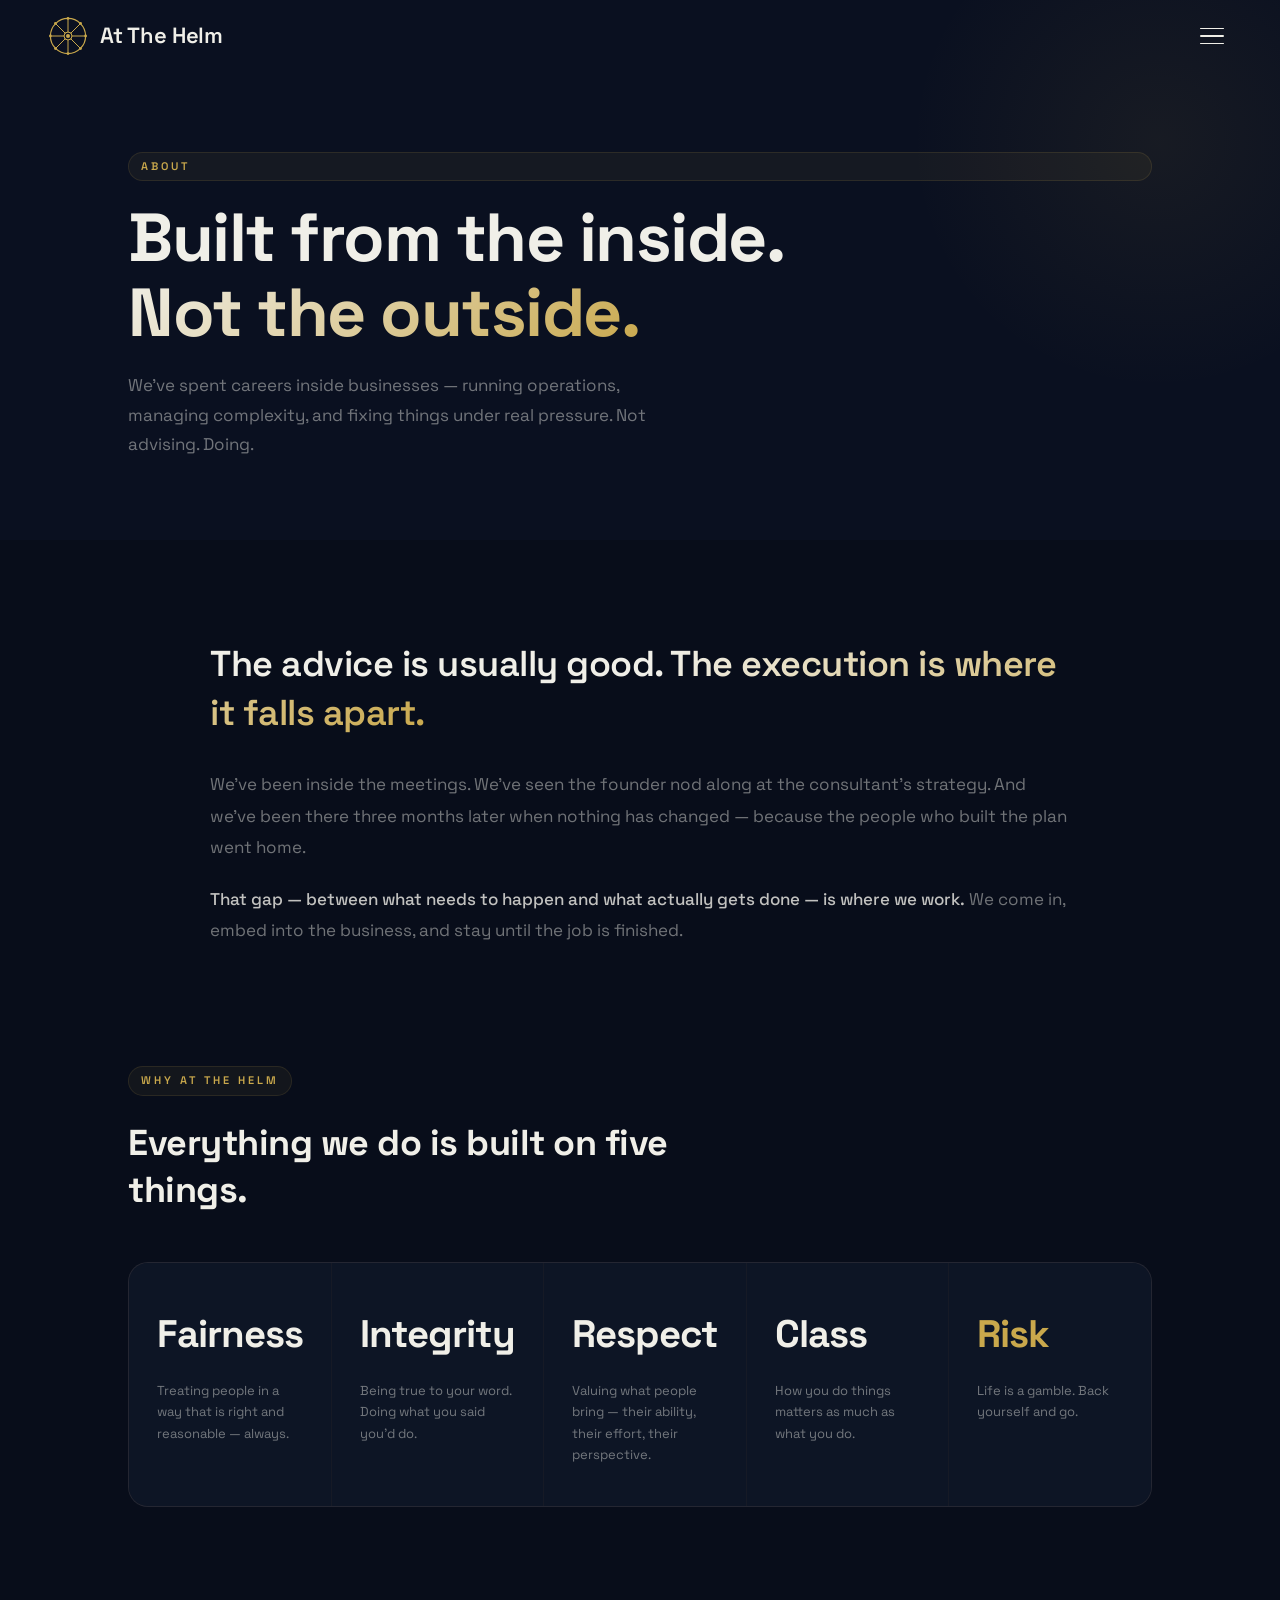
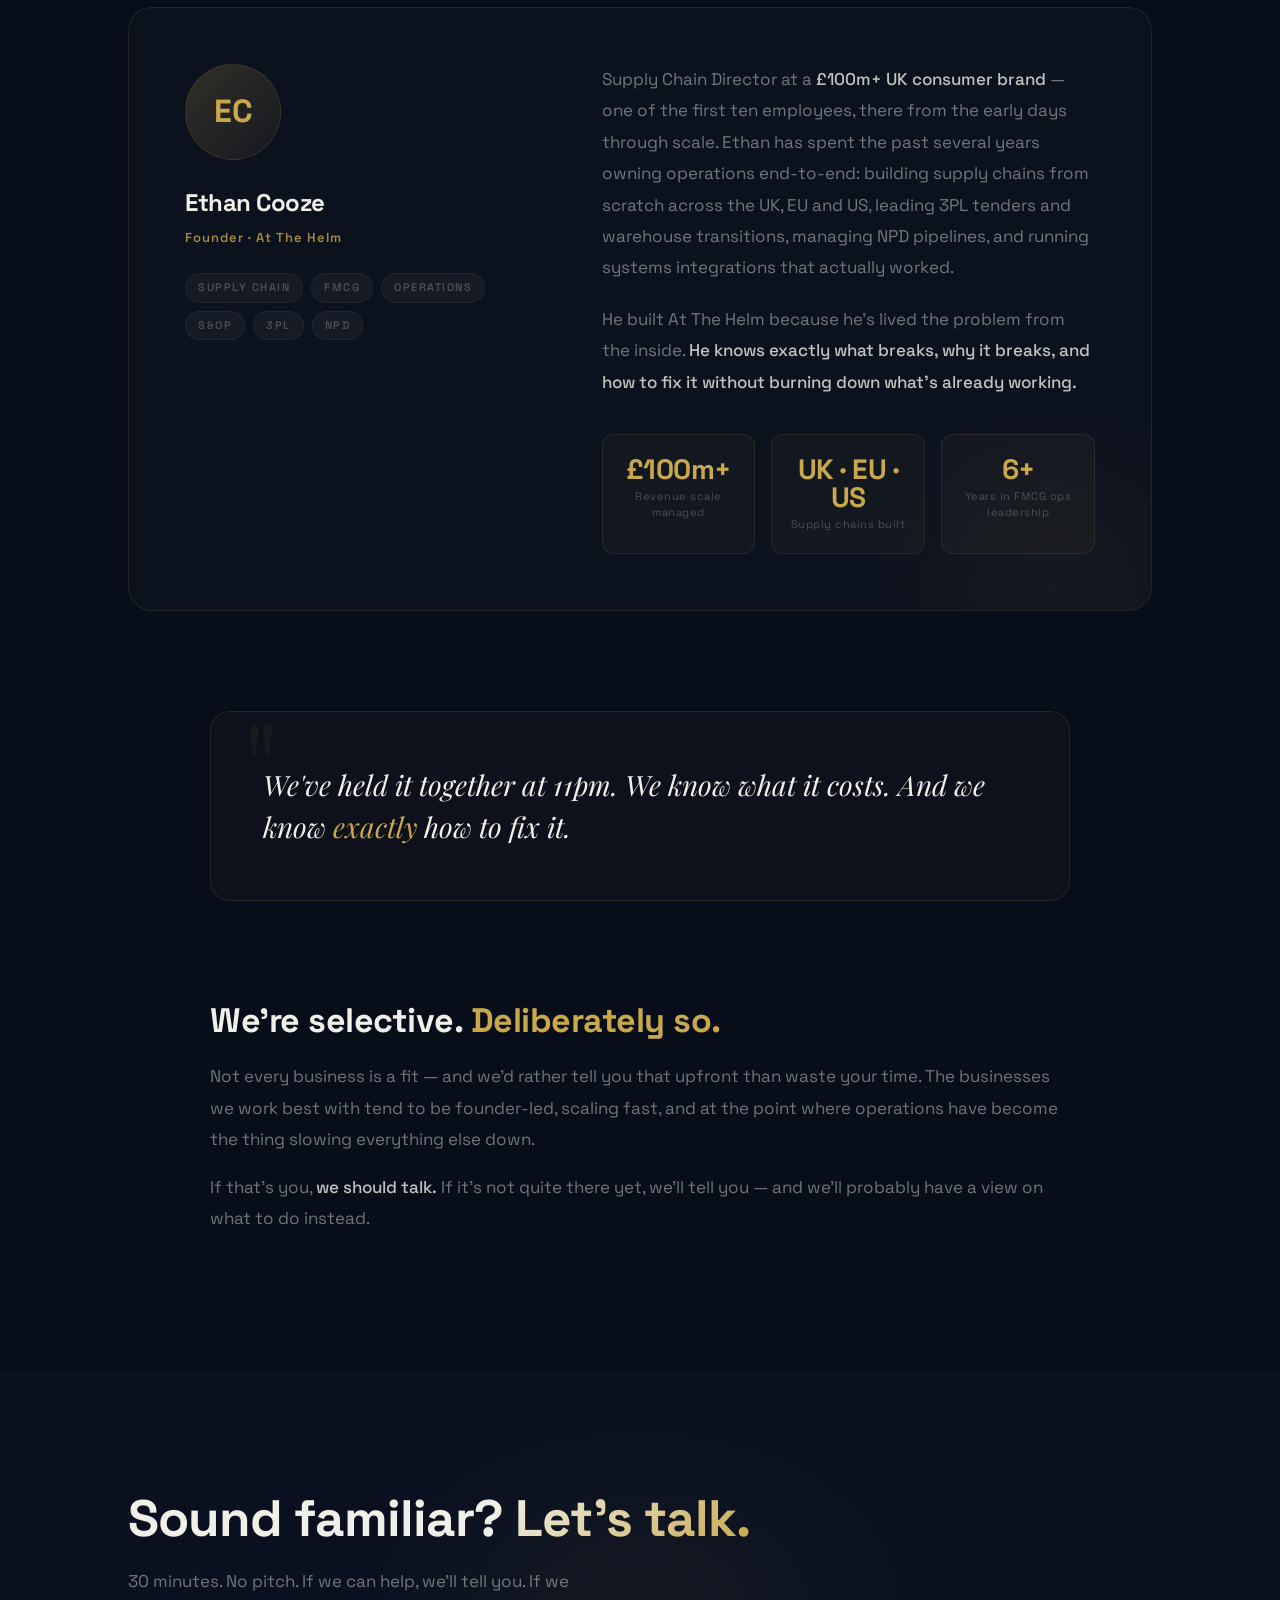
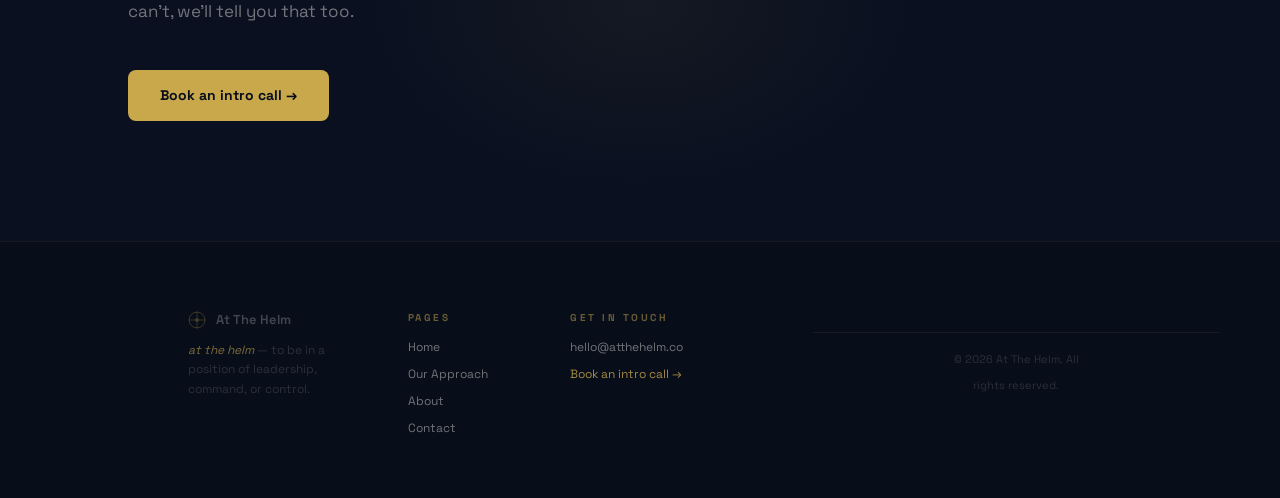
==== website/about.html @ d642060b "Footer: tighten padding, ensure copyright centred" ====
<!DOCTYPE html>
<html lang="en">
<head>
  <meta charset="UTF-8"/>
  <meta name="viewport" content="width=device-width, initial-scale=1.0"/>
  <title>About — At The Helm</title>
  <link rel="preconnect" href="https://fonts.googleapis.com"/>
  <link href="https://fonts.googleapis.com/css2?family=Space+Grotesk:wght@300;400;500;600;700&family=Playfair+Display:ital,wght@0,700;0,900;1,400&display=swap" rel="stylesheet"/>
  <link rel="stylesheet" href="main.css"/>
  <style>
    section { position: relative; z-index: 1; }

    /* ── STORY ── */
    .story-section { padding: 100px 10vw; }
    .story-inner { max-width: 860px; margin: 0 auto; }
    .story-lead { font-size: clamp(22px, 3vw, 36px); font-weight: 600; color: var(--white); line-height: 1.35; letter-spacing: -0.5px; margin-bottom: 32px; }
    .story-lead .grad { background: linear-gradient(135deg, var(--white) 0%, var(--gold) 100%); -webkit-background-clip: text; -webkit-text-fill-color: transparent; background-clip: text; }
    .story-text { font-size: 17px; color: var(--muted); line-height: 1.85; margin-bottom: 20px; }
    .story-text strong { color: rgba(240,239,232,0.8); font-weight: 500; }

    /* ── FOUNDER ── */
    .founder-section { padding: 0 10vw 100px; }
    .founder-inner { max-width: 1060px; margin: 0 auto; }
    .founder-card {
      background: rgba(255,255,255,0.02);
      border: 1px solid var(--border);
      border-radius: 24px; padding: 56px;
      display: grid; grid-template-columns: 1fr 1.4fr;
      gap: 64px; align-items: start;
      position: relative; overflow: hidden;
    }
    .founder-card::before {
      content: '';
      position: absolute; bottom: -30%; right: -10%;
      width: 400px; height: 400px; border-radius: 50%;
      background: radial-gradient(ellipse, rgba(201,168,76,0.05) 0%, transparent 70%);
      pointer-events: none;
    }
    .founder-left { position: relative; z-index: 1; }
    .founder-avatar {
      width: 96px; height: 96px; border-radius: 50%;
      background: linear-gradient(135deg, rgba(201,168,76,0.2), rgba(201,168,76,0.05));
      border: 1px solid var(--border);
      display: flex; align-items: center; justify-content: center;
      font-size: 32px; font-weight: 700; color: var(--gold);
      font-family: 'Space Grotesk', sans-serif;
      margin-bottom: 24px;
    }
    .founder-name { font-size: 24px; font-weight: 700; color: var(--white); letter-spacing: -0.5px; margin-bottom: 6px; }
    .founder-role { font-size: 13px; color: var(--gold); font-weight: 600; letter-spacing: 1px; margin-bottom: 24px; opacity: 0.8; }
    .founder-tags { display: flex; flex-wrap: wrap; gap: 8px; }
    .tag {
      font-size: 11px; font-weight: 600; letter-spacing: 1.5px;
      text-transform: uppercase; color: var(--muted2);
      background: rgba(240,239,232,0.04); border: 1px solid var(--border2);
      padding: 5px 12px; border-radius: 20px;
    }
    .founder-right { position: relative; z-index: 1; }
    .founder-bio { font-size: 17px; color: var(--muted); line-height: 1.85; margin-bottom: 20px; }
    .founder-bio strong { color: rgba(240,239,232,0.8); font-weight: 500; }
    .founder-stats { display: grid; grid-template-columns: repeat(3, 1fr); gap: 16px; margin-top: 36px; }
    .stat {
      padding: 20px 16px;
      background: rgba(201,168,76,0.04);
      border: 1px solid rgba(201,168,76,0.12);
      border-radius: 12px; text-align: center;
    }
    .stat-num { font-size: 28px; font-weight: 700; color: var(--gold); letter-spacing: -0.5px; line-height: 1; margin-bottom: 6px; font-family: 'Space Grotesk', sans-serif; }
    .stat-label { font-size: 11px; color: var(--muted2); letter-spacing: 0.5px; line-height: 1.4; }

    /* ── QUOTE ── */
    .quote-section { padding: 0 10vw 100px; }
    .quote-inner {
      max-width: 860px; margin: 0 auto;
      background: rgba(201,168,76,0.03);
      border: 1px solid var(--border);
      border-radius: 20px; padding: 52px;
      position: relative; overflow: hidden;
    }
    .quote-inner::before { content: '"'; position: absolute; top: -10px; left: 32px; font-family: 'Playfair Display', serif; font-size: 120px; color: var(--gold); opacity: 0.06; line-height: 1; pointer-events: none; }
    .quote-text { font-family: 'Playfair Display', serif; font-size: clamp(18px, 2.5vw, 28px); color: var(--white); line-height: 1.5; font-style: italic; position: relative; z-index: 1; }
    .quote-text em { color: var(--gold); }

    /* ── WHO ── */
    .who-section { padding: 0 10vw 120px; }
    .who-inner { max-width: 860px; margin: 0 auto; }
    .who-inner h2 { font-size: clamp(22px, 3vw, 34px); font-weight: 700; color: var(--white); letter-spacing: -0.5px; margin-bottom: 20px; line-height: 1.2; }
    .who-inner p { font-size: 17px; color: var(--muted); line-height: 1.85; margin-bottom: 16px; }
    .who-inner strong { color: rgba(240,239,232,0.8); font-weight: 500; }

    @media (max-width: 900px) {
      .founder-card { grid-template-columns: 1fr; gap: 36px; padding: 32px 24px; }
      .founder-stats { grid-template-columns: 1fr 1fr; }
      .story-section, .founder-section, .quote-section, .who-section { padding-left: 6vw; padding-right: 6vw; }
      .quote-inner { padding: 32px 24px; }
    }
  </style>
</head>
<body>
<nav>
  <a href="index.html" class="nav-logo">
    <svg viewBox="0 0 100 100" fill="none"><circle cx="50" cy="50" r="44" stroke="currentColor" stroke-width="3"/><circle cx="50" cy="50" r="10" stroke="currentColor" stroke-width="2.5"/><circle cx="50" cy="50" r="5" fill="currentColor"/><line x1="50" y1="40" x2="50" y2="6" stroke="currentColor" stroke-width="2.5" stroke-linecap="round"/><line x1="50" y1="60" x2="50" y2="94" stroke="currentColor" stroke-width="2.5" stroke-linecap="round"/><line x1="40" y1="50" x2="6" y2="50" stroke="currentColor" stroke-width="2.5" stroke-linecap="round"/><line x1="60" y1="50" x2="94" y2="50" stroke="currentColor" stroke-width="2.5" stroke-linecap="round"/><line x1="42.9" y1="42.9" x2="18.6" y2="18.6" stroke="currentColor" stroke-width="2.5" stroke-linecap="round"/><line x1="57.1" y1="57.1" x2="81.4" y2="81.4" stroke="currentColor" stroke-width="2.5" stroke-linecap="round"/><line x1="57.1" y1="42.9" x2="81.4" y2="18.6" stroke="currentColor" stroke-width="2.5" stroke-linecap="round"/><line x1="42.9" y1="57.1" x2="18.6" y2="81.4" stroke="currentColor" stroke-width="2.5" stroke-linecap="round"/><circle cx="50" cy="6" r="3.5" fill="currentColor"/><circle cx="50" cy="94" r="3.5" fill="currentColor"/><circle cx="6" cy="50" r="3.5" fill="currentColor"/><circle cx="94" cy="50" r="3.5" fill="currentColor"/><circle cx="18.6" cy="18.6" r="3.5" fill="currentColor"/><circle cx="81.4" cy="81.4" r="3.5" fill="currentColor"/><circle cx="81.4" cy="18.6" r="3.5" fill="currentColor"/><circle cx="18.6" cy="81.4" r="3.5" fill="currentColor"/></svg>
    <span>At The Helm</span>
  </a>
  <div class="hamburger" id="hamburger"><span></span><span></span><span></span></div>
</nav>
<div class="nav-menu" id="nav-menu">
  <ul>
    <li><a href="index.html">Home</a></li>
    <li><a href="approach.html">Our Approach</a></li>
    <li><a href="about.html" class="active">About</a></li>
    <li><a href="contact.html">Contact</a></li>
  </ul>
  <a href="contact.html" class="nav-menu-cta">Book an intro call →</a>
  <div class="nav-menu-footer">hello@atthehelm.co</div>
</div>
</nav>

<section class="page-hero">
  <div class="hero-glow-r"></div>
  <div class="page-eyebrow">About</div>
  <h1>Built from the inside.<br><span class="grad">Not the outside.</span></h1>
  <p>We've spent careers inside businesses — running operations, managing complexity, and fixing things under real pressure. Not advising. Doing.</p>
</section>

<!-- STORY -->
<section class="story-section">
  <div class="story-inner">
    <p class="story-lead reveal">The advice is usually good. <span class="grad">The execution is where it falls apart.</span></p>
    <p class="story-text reveal d1">We've been inside the meetings. We've seen the founder nod along at the consultant's strategy. And we've been there three months later when nothing has changed — because the people who built the plan went home.</p>
    <p class="story-text reveal d2"><strong>That gap — between what needs to happen and what actually gets done — is where we work.</strong> We come in, embed into the business, and stay until the job is finished.</p>
  </div>
</section>

<!-- VALUES -->
<section style="padding: 0 10vw 100px; position: relative; z-index: 1;">
  <div style="max-width: 1060px; margin: 0 auto;">
    <div class="reveal" style="margin-bottom: 48px;">
      <div class="page-eyebrow" style="display:inline-flex;margin-bottom:24px;">Why At The Helm</div>
      <p style="font-size:clamp(22px,3vw,36px);font-weight:700;color:var(--white);letter-spacing:-0.5px;line-height:1.3;max-width:640px;">Everything we do is built on five things.</p>
    </div>
    <div class="reveal d1" style="display:grid;grid-template-columns:repeat(5,1fr);gap:1px;background:var(--border2);border:1px solid var(--border2);border-radius:20px;overflow:hidden;">

      <div style="padding:40px 28px;background:var(--dark2);transition:background 0.3s;position:relative;overflow:hidden;" onmouseover="this.style.background='var(--dark3)'" onmouseout="this.style.background='var(--dark2)'">
        <div style="font-size:clamp(28px,3vw,40px);font-weight:700;color:var(--white);letter-spacing:-1px;margin-bottom:16px;">Fairness</div>
        <p style="font-size:13px;color:var(--muted);line-height:1.65;">Treating people in a way that is right and reasonable — always.</p>
      </div>

      <div style="padding:40px 28px;background:var(--dark2);transition:background 0.3s;position:relative;" onmouseover="this.style.background='var(--dark3)'" onmouseout="this.style.background='var(--dark2)'">
        <div style="font-size:clamp(28px,3vw,40px);font-weight:700;color:var(--white);letter-spacing:-1px;margin-bottom:16px;">Integrity</div>
        <p style="font-size:13px;color:var(--muted);line-height:1.65;">Being true to your word. Doing what you said you'd do.</p>
      </div>

      <div style="padding:40px 28px;background:var(--dark2);transition:background 0.3s;position:relative;" onmouseover="this.style.background='var(--dark3)'" onmouseout="this.style.background='var(--dark2)'">
        <div style="font-size:clamp(28px,3vw,40px);font-weight:700;color:var(--white);letter-spacing:-1px;margin-bottom:16px;">Respect</div>
        <p style="font-size:13px;color:var(--muted);line-height:1.65;">Valuing what people bring — their ability, their effort, their perspective.</p>
      </div>

      <div style="padding:40px 28px;background:var(--dark2);transition:background 0.3s;position:relative;" onmouseover="this.style.background='var(--dark3)'" onmouseout="this.style.background='var(--dark2)'">
        <div style="font-size:clamp(28px,3vw,40px);font-weight:700;color:var(--white);letter-spacing:-1px;margin-bottom:16px;">Class</div>
        <p style="font-size:13px;color:var(--muted);line-height:1.65;">How you do things matters as much as what you do.</p>
      </div>

      <div style="padding:40px 28px;background:var(--dark2);transition:background 0.3s;position:relative;" onmouseover="this.style.background='var(--dark3)'" onmouseout="this.style.background='var(--dark2)'">
        <div style="font-size:clamp(28px,3vw,40px);font-weight:700;color:var(--gold);letter-spacing:-1px;margin-bottom:16px;">Risk</div>
        <p style="font-size:13px;color:var(--muted);line-height:1.65;">Life is a gamble. Back yourself and go.</p>
      </div>

    </div>
  </div>
</section>

<!-- FOUNDER -->
<section class="founder-section">
  <div class="founder-inner">
    <div class="founder-card reveal">
      <div class="founder-left">
        <div class="founder-avatar">EC</div>
        <div class="founder-name">Ethan Cooze</div>
        <div class="founder-role">Founder · At The Helm</div>
        <div class="founder-tags">
          <span class="tag">Supply Chain</span>
          <span class="tag">FMCG</span>
          <span class="tag">Operations</span>
          <span class="tag">S&OP</span>
          <span class="tag">3PL</span>
          <span class="tag">NPD</span>
        </div>
      </div>
      <div class="founder-right">
        <p class="founder-bio">Supply Chain Director at a <strong>£100m+ UK consumer brand</strong> — one of the first ten employees, there from the early days through scale. Ethan has spent the past several years owning operations end-to-end: building supply chains from scratch across the UK, EU and US, leading 3PL tenders and warehouse transitions, managing NPD pipelines, and running systems integrations that actually worked.</p>
        <p class="founder-bio">He built At The Helm because he's lived the problem from the inside. <strong>He knows exactly what breaks, why it breaks, and how to fix it without burning down what's already working.</strong></p>
        <div class="founder-stats">
          <div class="stat">
            <div class="stat-num">£100m+</div>
            <div class="stat-label">Revenue scale managed</div>
          </div>
          <div class="stat">
            <div class="stat-num">UK · EU · US</div>
            <div class="stat-label">Supply chains built</div>
          </div>
          <div class="stat">
            <div class="stat-num">6+</div>
            <div class="stat-label">Years in FMCG ops leadership</div>
          </div>
        </div>
      </div>
    </div>
  </div>
</section>

<!-- QUOTE -->
<section class="quote-section">
  <div class="quote-inner reveal">
    <p class="quote-text">We've held it together at 11pm. We know what it costs. And we know <em>exactly</em> how to fix it.</p>
  </div>
</section>

<!-- WHO -->
<section class="who-section">
  <div class="who-inner">
    <h2 class="reveal">We're selective. <span style="color:var(--gold)">Deliberately so.</span></h2>
    <p class="reveal d1">Not every business is a fit — and we'd rather tell you that upfront than waste your time. The businesses we work best with tend to be founder-led, scaling fast, and at the point where operations have become the thing slowing everything else down.</p>
    <p class="reveal d2">If that's you, <strong>we should talk.</strong> If it's not quite there yet, we'll tell you — and we'll probably have a view on what to do instead.</p>
  </div>
</section>

<section class="cta-section">
  <div class="cta-glow"></div>
  <div class="cta-inner reveal">
    <h2>Sound familiar? <span class="grad">Let's talk.</span></h2>
    <p>30 minutes. No pitch. If we can help, we'll tell you. If we can't, we'll tell you that too.</p>
    <a href="contact.html" class="btn-hero">Book an intro call →</a>
  </div>
</section>

<footer style="background:var(--black);border-top:1px solid var(--border2);position:relative;z-index:1;">
  <div style="max-width:1100px;margin:0 auto;padding:28px 10vw 20px;display:grid;grid-template-columns:1.5fr 1fr 1fr;gap:48px;align-items:start;">
    <div>
      <div style="display:flex;align-items:center;gap:10px;margin-bottom:10px;">
        <svg style="width:18px;height:18px;color:var(--gold);opacity:0.5;" viewBox="0 0 100 100" fill="none"><circle cx="50" cy="50" r="44" stroke="currentColor" stroke-width="3"/><circle cx="50" cy="50" r="10" stroke="currentColor" stroke-width="2.5"/><circle cx="50" cy="50" r="5" fill="currentColor"/><line x1="50" y1="40" x2="50" y2="6" stroke="currentColor" stroke-width="2.5" stroke-linecap="round"/><line x1="50" y1="60" x2="50" y2="94" stroke="currentColor" stroke-width="2.5" stroke-linecap="round"/><line x1="40" y1="50" x2="6" y2="50" stroke="currentColor" stroke-width="2.5" stroke-linecap="round"/><line x1="60" y1="50" x2="94" y2="50" stroke="currentColor" stroke-width="2.5" stroke-linecap="round"/></svg>
        <span style="font-size:13px;color:var(--muted2);font-weight:600;">At The Helm</span>
      </div>
      <p style="font-size:12px;color:var(--muted2);line-height:1.65;opacity:0.6;max-width:260px;"><em style="color:var(--gold);font-style:italic;">at the helm</em> — to be in a position of leadership, command, or control.</p>
    </div>
    <div style="display:flex;flex-direction:column;gap:8px;">
      <div style="font-size:10px;font-weight:700;letter-spacing:2.5px;text-transform:uppercase;color:var(--gold);opacity:0.5;margin-bottom:4px;">Pages</div>
      <a href="index.html" style="font-size:12px;color:var(--muted);text-decoration:none;" onmouseover="this.style.color='var(--white)'" onmouseout="this.style.color='var(--muted)'">Home</a>
      <a href="approach.html" style="font-size:12px;color:var(--muted);text-decoration:none;" onmouseover="this.style.color='var(--white)'" onmouseout="this.style.color='var(--muted)'">Our Approach</a>
      <a href="about.html" style="font-size:12px;color:var(--muted);text-decoration:none;" onmouseover="this.style.color='var(--white)'" onmouseout="this.style.color='var(--muted)'">About</a>
      <a href="contact.html" style="font-size:12px;color:var(--muted);text-decoration:none;" onmouseover="this.style.color='var(--white)'" onmouseout="this.style.color='var(--muted)'">Contact</a>
    </div>
    <div style="display:flex;flex-direction:column;gap:8px;">
      <div style="font-size:10px;font-weight:700;letter-spacing:2.5px;text-transform:uppercase;color:var(--gold);opacity:0.5;margin-bottom:4px;">Get in touch</div>
      <a href="mailto:hello@atthehelm.co" style="font-size:12px;color:var(--muted);text-decoration:none;" onmouseover="this.style.color='var(--white)'" onmouseout="this.style.color='var(--muted)'">hello@atthehelm.co</a>
      <a href="contact.html" style="font-size:12px;color:var(--gold);text-decoration:none;opacity:0.8;" onmouseover="this.style.opacity='1'" onmouseout="this.style.opacity='0.8'">Book an intro call →</a>
    </div>
  </div>
  <div style="padding:12px 10vw;border-top:1px solid var(--border2);text-align:center;">
    <span style="font-size:11px;color:rgba(240,239,232,0.15);">© 2026 At The Helm. All rights reserved.</span>
  </div>
</footer>
<script src="main.js"></script>
</body>
</html>
---- website/main.css ----
/* ================================================
   AT THE HELM — Shared CSS (inner pages) — Dark Theme
   ================================================ */
:root{
  --black:#080d1a;--dark:#0a1020;--dark2:#0d1525;--dark3:#111828;
  --gold:#C9A84C;--gold-glow:rgba(201,168,76,0.15);--gold-dim:rgba(201,168,76,0.06);
  --white:#f0efe8;--muted:rgba(240,239,232,0.45);--muted2:rgba(240,239,232,0.25);
  --border:rgba(201,168,76,0.12);--border2:rgba(240,239,232,0.06);
}
*,*::before,*::after{box-sizing:border-box;margin:0;padding:0;}
html{scroll-behavior:smooth;}
body{font-family:'Space Grotesk',sans-serif;background:var(--black);color:var(--white);overflow-x:hidden;font-size:16px;line-height:1.6;}
a{text-decoration:none;color:inherit;}

/* NAV */
nav{position:fixed;top:0;left:0;right:0;z-index:100;padding:0 48px;height:72px;display:flex;align-items:center;justify-content:space-between;background:transparent;transition:background 0.4s, transform 0.4s, opacity 0.4s;}
nav.scrolled{background:rgba(8,13,26,0.85);backdrop-filter:blur(20px);border-bottom:1px solid var(--border2);}
.nav-logo{display:flex;align-items:center;gap:12px;}
.nav-logo svg{width:40px;height:40px;color:var(--gold);transition:transform 0.8s;}
.nav-logo:hover svg{transform:rotate(90deg);}
.nav-logo span{font-size:22px;font-weight:600;color:var(--white);letter-spacing:-0.3px;}
.nav-links{display:none;}
.hamburger{display:flex;flex-direction:column;gap:6px;cursor:pointer;padding:8px;}
.hamburger span{width:24px;height:1.5px;background:var(--white);border-radius:2px;transition:all 0.3s;}
.hamburger.open span:nth-child(1){transform:translateY(7.5px) rotate(45deg);}
.hamburger.open span:nth-child(2){opacity:0;}
.hamburger.open span:nth-child(3){transform:translateY(-7.5px) rotate(-45deg);}

/* FULLSCREEN MENU */
.nav-menu{
  position:fixed;inset:0;z-index:99;
  background:rgba(8,13,26,0.88);backdrop-filter:blur(18px);
  display:flex;flex-direction:column;align-items:center;justify-content:center;
  gap:0;opacity:0;pointer-events:none;
  transition:opacity 0.4s ease;
}
.nav-menu.open{opacity:1;pointer-events:all;}
.nav-menu ul{list-style:none;padding:0;text-align:center;}
.nav-menu ul li{overflow:hidden;}
.nav-menu ul li a{
  display:block;padding:16px 0;
  font-size:clamp(32px,5vw,56px);font-weight:700;
  color:rgba(240,239,232,0.3);letter-spacing:-1px;
  transition:color 0.2s;line-height:1.1;
}
.nav-menu ul li a:hover,.nav-menu ul li a.active{color:var(--white);}
.nav-menu ul li a.active{color:var(--gold);}
.nav-menu-cta{
  margin-top:48px;
  display:inline-flex;align-items:center;gap:10px;
  padding:14px 36px;background:var(--gold);color:var(--black);
  border-radius:8px;font-size:16px;font-weight:700;
  transition:transform 0.2s,box-shadow 0.2s;
}
.nav-menu-cta:hover{transform:translateY(-2px);box-shadow:0 8px 32px rgba(201,168,76,0.4);}
.nav-menu-footer{margin-top:32px;font-size:13px;color:var(--muted2);}

/* REVEAL */
.reveal{opacity:0;transform:translateY(32px);transition:opacity 0.9s ease,transform 0.9s ease;}
.reveal.visible{opacity:1;transform:translateY(0);}
.d1{transition-delay:0.1s;}.d2{transition-delay:0.22s;}.d3{transition-delay:0.34s;}

/* PAGE HERO */
.page-hero{min-height:60vh;background:var(--dark);display:flex;flex-direction:column;justify-content:flex-end;padding:120px 10vw 80px;position:relative;overflow:hidden;}
.hero-glow-r{position:absolute;top:-20%;right:-10%;width:500px;height:500px;border-radius:50%;background:radial-gradient(ellipse,rgba(201,168,76,0.07) 0%,transparent 70%);pointer-events:none;animation:pulse 6s ease-in-out infinite;}
@keyframes pulse{0%,100%{transform:scale(1);opacity:1;}50%{transform:scale(1.1);opacity:0.7;}}
.page-eyebrow{font-size:11px;font-weight:600;letter-spacing:3px;text-transform:uppercase;color:var(--gold);margin-bottom:20px;display:inline-flex;align-items:center;gap:10px;background:var(--gold-dim);border:1px solid var(--border);padding:5px 12px;border-radius:20px;position:relative;z-index:1;}
.page-hero h1{font-family:'Space Grotesk',sans-serif;font-size:clamp(38px,6vw,68px);font-weight:700;color:var(--white);line-height:1.1;letter-spacing:-1.5px;margin-bottom:20px;position:relative;z-index:1;}
.page-hero h1 .grad{background:linear-gradient(135deg,var(--white) 0%,var(--gold) 100%);-webkit-background-clip:text;-webkit-text-fill-color:transparent;background-clip:text;}
.page-hero p{font-size:17px;color:var(--muted);line-height:1.75;max-width:560px;position:relative;z-index:1;}

/* CTA SECTION */
.cta-section{padding:120px 10vw;background:var(--dark);position:relative;overflow:hidden;}
.cta-glow{position:absolute;top:50%;left:50%;transform:translate(-50%,-50%);width:600px;height:400px;border-radius:50%;background:radial-gradient(ellipse,rgba(201,168,76,0.06) 0%,transparent 65%);pointer-events:none;animation:pulse 6s ease-in-out infinite;}
.cta-inner{max-width:720px;position:relative;z-index:1;}
.cta-section h2{font-family:'Space Grotesk',sans-serif;font-size:clamp(28px,4vw,52px);font-weight:700;color:var(--white);letter-spacing:-1px;line-height:1.1;margin-bottom:20px;}
.cta-section h2 .grad{background:linear-gradient(135deg,var(--white) 0%,var(--gold) 100%);-webkit-background-clip:text;-webkit-text-fill-color:transparent;background-clip:text;}
.cta-section p{font-size:17px;color:var(--muted);line-height:1.75;margin-bottom:44px;max-width:480px;}

/* BUTTONS */
.btn-primary{display:inline-flex;align-items:center;gap:10px;padding:14px 32px;background:var(--gold);color:var(--black);border-radius:8px;font-size:14px;font-weight:700;transition:transform 0.2s,box-shadow 0.2s;}
.btn-primary:hover{transform:translateY(-2px);box-shadow:0 8px 32px rgba(201,168,76,0.4);}
.btn-hero{display:inline-flex;align-items:center;gap:10px;padding:14px 32px;background:var(--gold);color:var(--black);border-radius:8px;font-size:14px;font-weight:700;transition:transform 0.2s,box-shadow 0.2s;}
.btn-hero:hover{transform:translateY(-2px);box-shadow:0 8px 32px rgba(201,168,76,0.4);}

/* FOOTER */
footer{background:var(--black);padding:40px 60px;display:flex;align-items:center;justify-content:space-between;border-top:1px solid var(--border2);position:relative;z-index:1;}
.footer-logo{display:flex;align-items:center;gap:10px;}
.footer-logo svg{width:20px;height:20px;color:var(--gold);opacity:0.4;}
.footer-logo span{font-size:13px;color:var(--muted2);font-weight:500;}
footer p{font-size:12px;color:rgba(240,239,232,0.15);}

/* HOOK */
.hook{padding:80px 10vw;background:var(--dark);}
.hook-inner{max-width:760px;}
.hook p{font-family:'Playfair Display',serif;font-size:clamp(20px,2.5vw,30px);color:var(--white);line-height:1.5;margin-bottom:32px;font-style:italic;}
.hook p em{color:var(--gold);}
.hook-links{display:flex;gap:32px;flex-wrap:wrap;}
.hook-link{font-size:14px;font-weight:600;color:var(--muted);text-decoration:none;display:flex;align-items:center;gap:8px;transition:color 0.2s,gap 0.2s;border-bottom:1px solid var(--border2);padding-bottom:2px;}
.hook-link:hover{color:var(--white);gap:14px;}

@media(max-width:900px){
  nav{padding:0 24px;}
  .nav-links{display:none;}
  .hamburger{display:flex;}
  .nav-links.open{display:flex;flex-direction:column;position:fixed;top:64px;left:0;right:0;background:rgba(5,5,8,0.97);padding:32px 24px;gap:24px;z-index:99;backdrop-filter:blur(20px);}
  .page-hero{padding:100px 6vw 60px;}
  .cta-section{padding:80px 6vw;}
  footer{padding:32px 24px;flex-direction:column;gap:12px;text-align:center;}
}
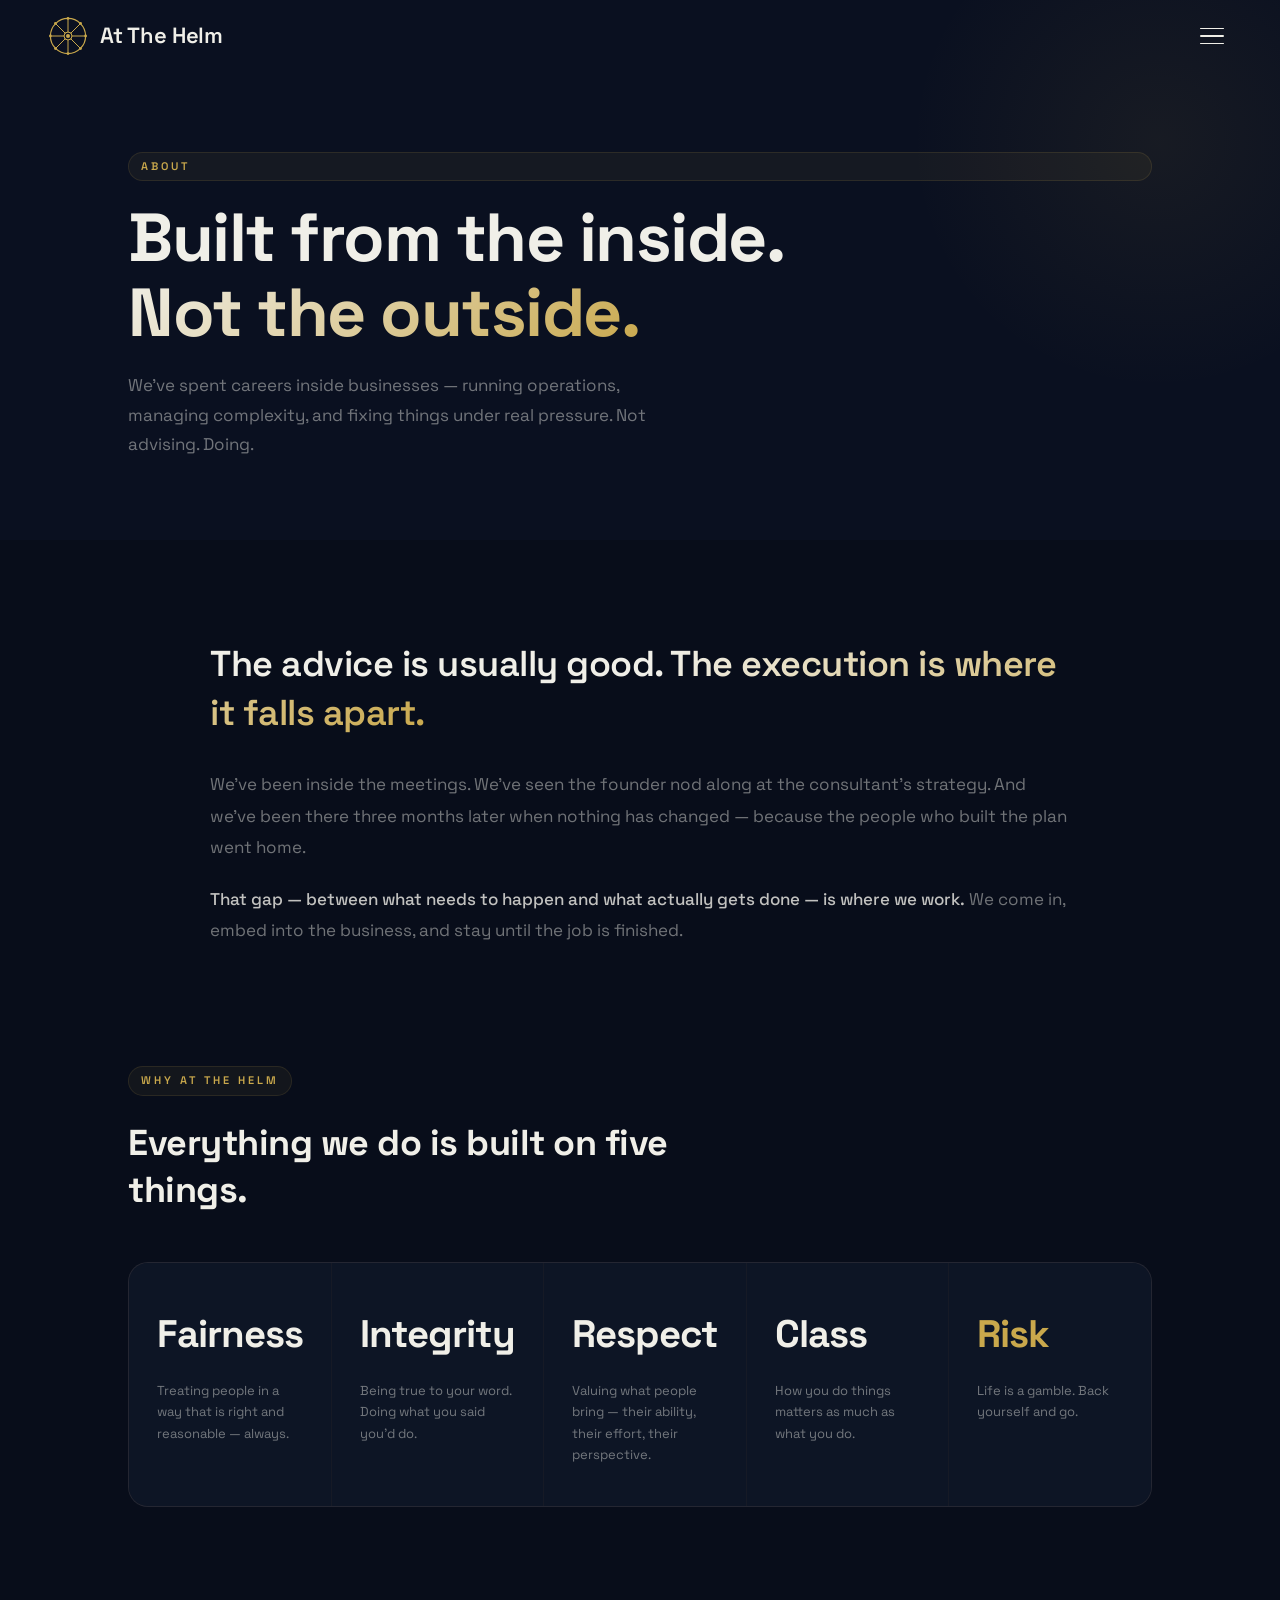
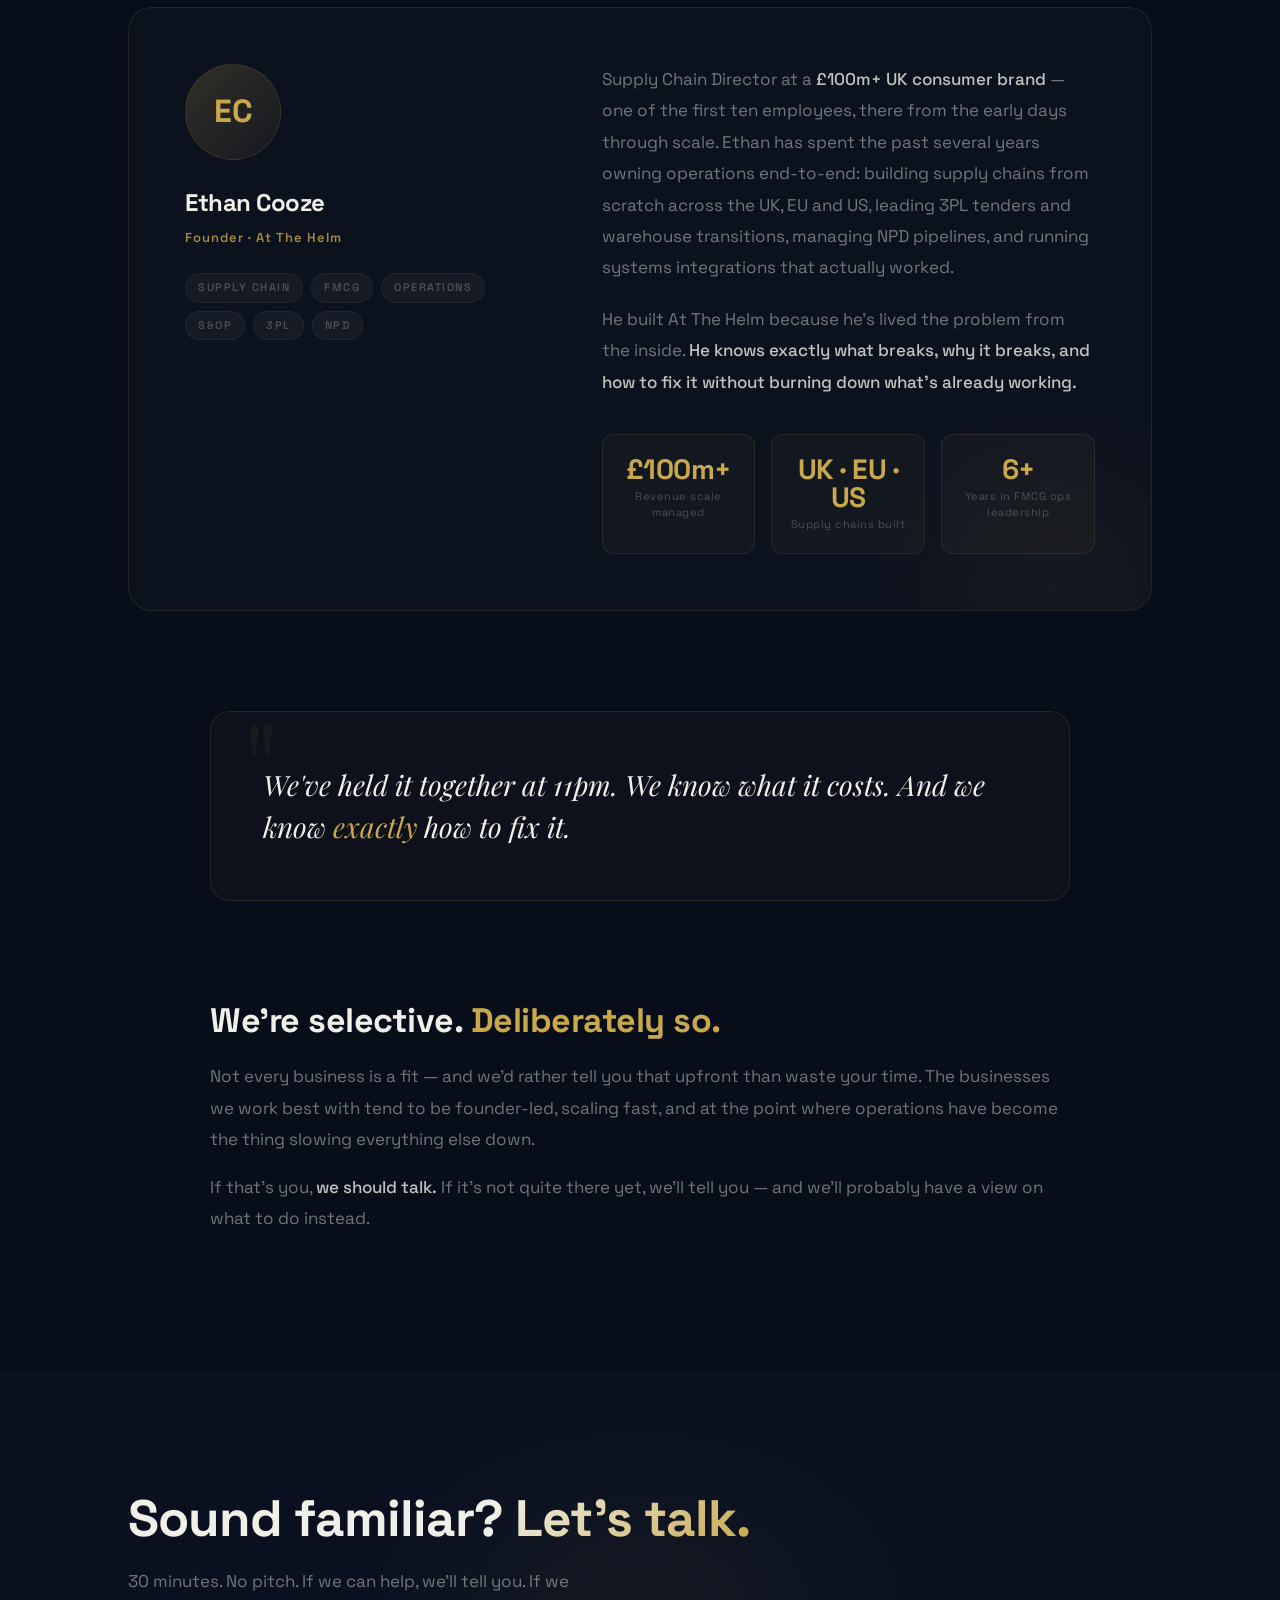
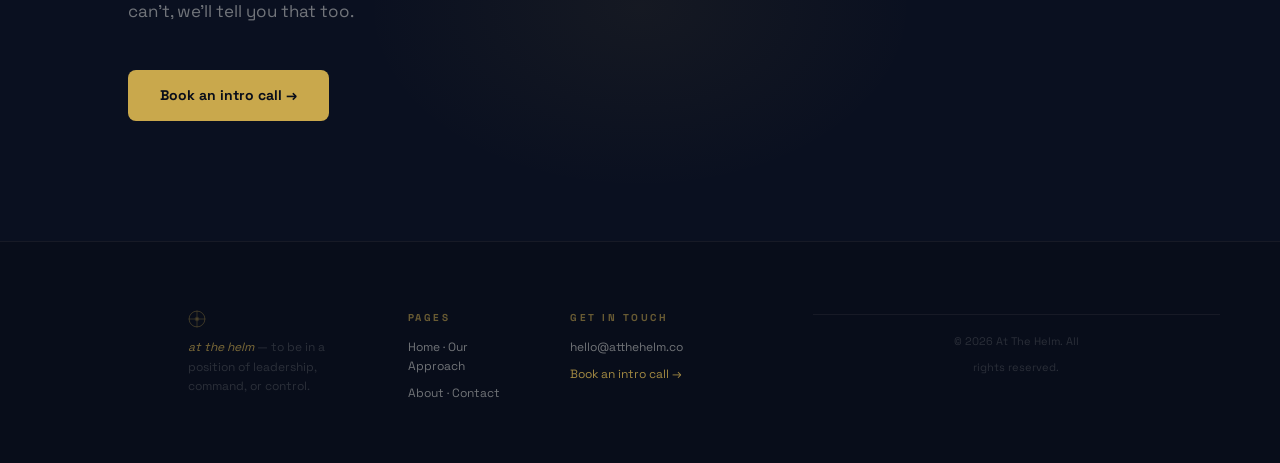
==== commit e9329fe7: "Footer: copyright centred, 2-line pages, remove name text, keep meaning" ====
--- a/website/about.html
+++ b/website/about.html
@@ -239,16 +239,13 @@
     <div>
       <div style="display:flex;align-items:center;gap:10px;margin-bottom:10px;">
         <svg style="width:18px;height:18px;color:var(--gold);opacity:0.5;" viewBox="0 0 100 100" fill="none"><circle cx="50" cy="50" r="44" stroke="currentColor" stroke-width="3"/><circle cx="50" cy="50" r="10" stroke="currentColor" stroke-width="2.5"/><circle cx="50" cy="50" r="5" fill="currentColor"/><line x1="50" y1="40" x2="50" y2="6" stroke="currentColor" stroke-width="2.5" stroke-linecap="round"/><line x1="50" y1="60" x2="50" y2="94" stroke="currentColor" stroke-width="2.5" stroke-linecap="round"/><line x1="40" y1="50" x2="6" y2="50" stroke="currentColor" stroke-width="2.5" stroke-linecap="round"/><line x1="60" y1="50" x2="94" y2="50" stroke="currentColor" stroke-width="2.5" stroke-linecap="round"/></svg>
-        <span style="font-size:13px;color:var(--muted2);font-weight:600;">At The Helm</span>
       </div>
       <p style="font-size:12px;color:var(--muted2);line-height:1.65;opacity:0.6;max-width:260px;"><em style="color:var(--gold);font-style:italic;">at the helm</em> — to be in a position of leadership, command, or control.</p>
     </div>
     <div style="display:flex;flex-direction:column;gap:8px;">
       <div style="font-size:10px;font-weight:700;letter-spacing:2.5px;text-transform:uppercase;color:var(--gold);opacity:0.5;margin-bottom:4px;">Pages</div>
-      <a href="index.html" style="font-size:12px;color:var(--muted);text-decoration:none;" onmouseover="this.style.color='var(--white)'" onmouseout="this.style.color='var(--muted)'">Home</a>
-      <a href="approach.html" style="font-size:12px;color:var(--muted);text-decoration:none;" onmouseover="this.style.color='var(--white)'" onmouseout="this.style.color='var(--muted)'">Our Approach</a>
-      <a href="about.html" style="font-size:12px;color:var(--muted);text-decoration:none;" onmouseover="this.style.color='var(--white)'" onmouseout="this.style.color='var(--muted)'">About</a>
-      <a href="contact.html" style="font-size:12px;color:var(--muted);text-decoration:none;" onmouseover="this.style.color='var(--white)'" onmouseout="this.style.color='var(--muted)'">Contact</a>
+      <a href="index.html" style="font-size:12px;color:var(--muted);text-decoration:none;" onmouseover="this.style.color='var(--white)'" onmouseout="this.style.color='var(--muted)'">Home · Our Approach</a>
+      <a href="about.html" style="font-size:12px;color:var(--muted);text-decoration:none;" onmouseover="this.style.color='var(--white)'" onmouseout="this.style.color='var(--muted)'">About · Contact</a>
     </div>
     <div style="display:flex;flex-direction:column;gap:8px;">
       <div style="font-size:10px;font-weight:700;letter-spacing:2.5px;text-transform:uppercase;color:var(--gold);opacity:0.5;margin-bottom:4px;">Get in touch</div>
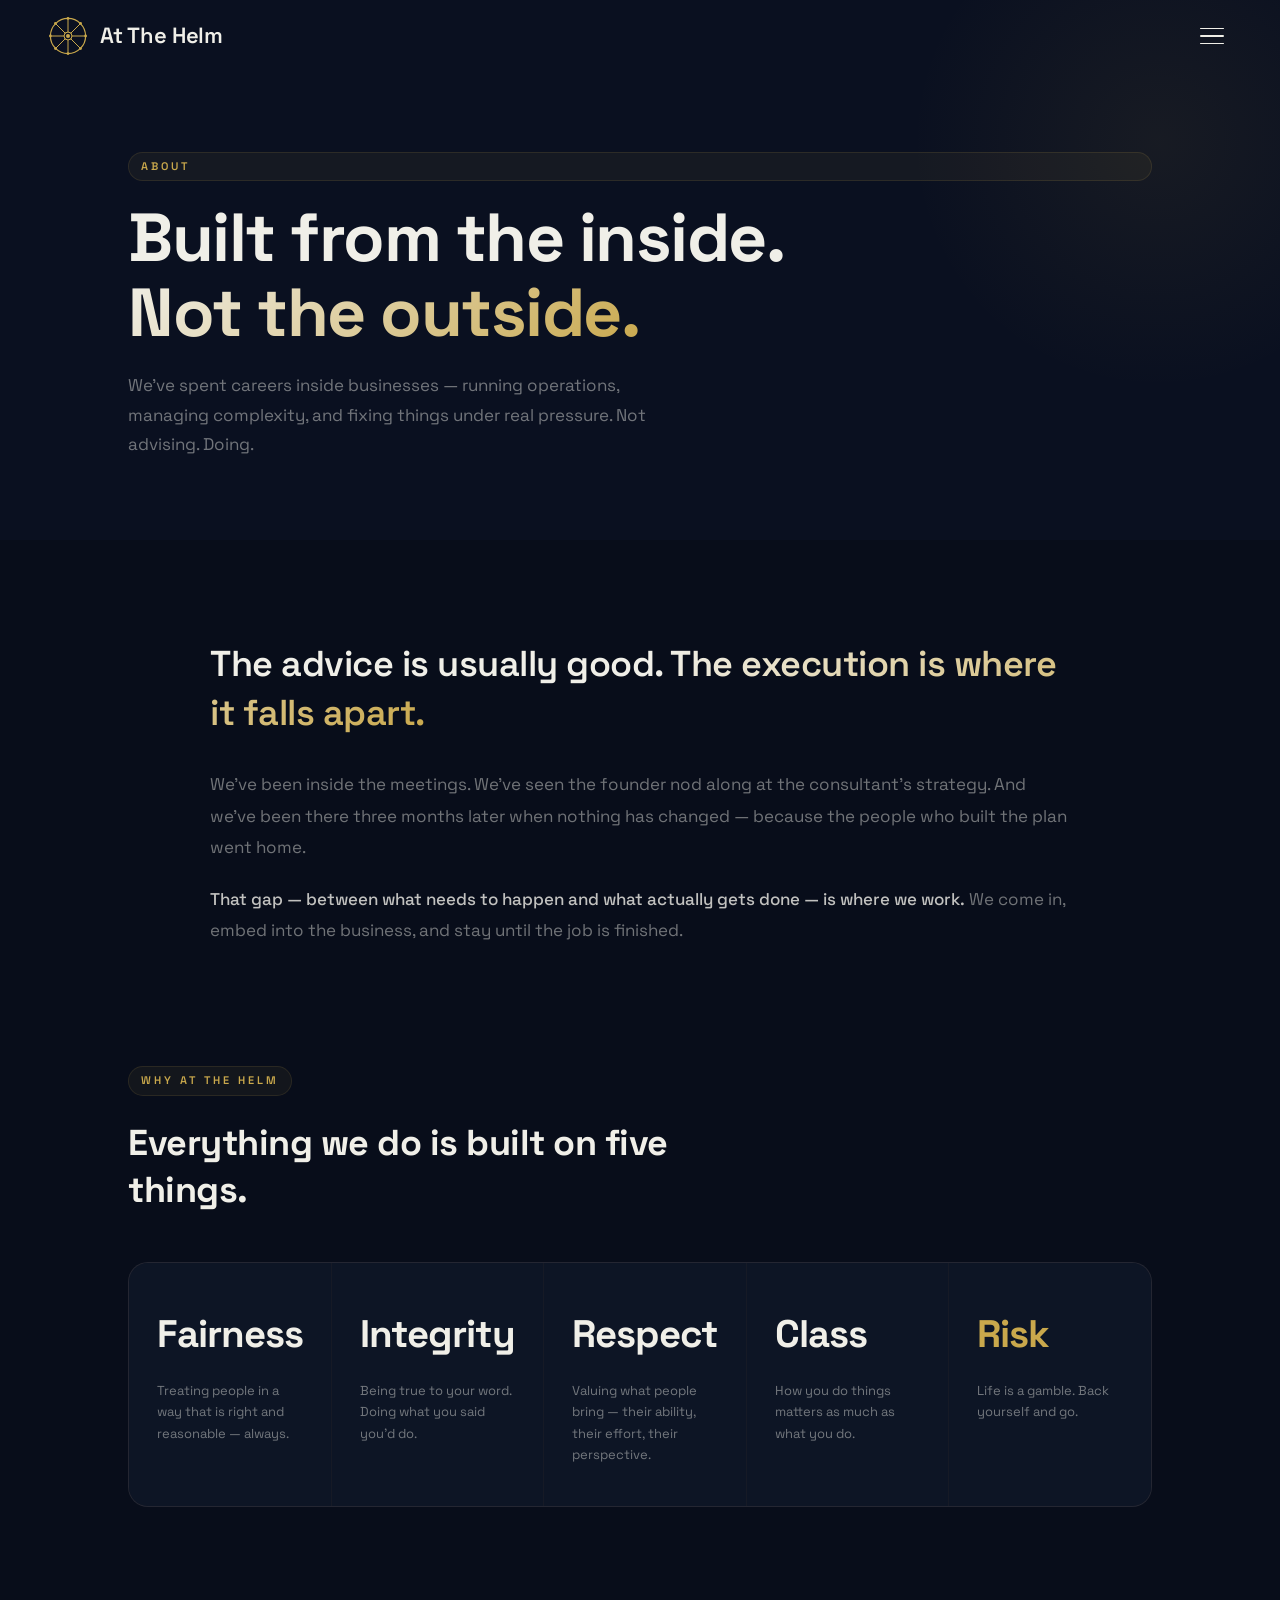
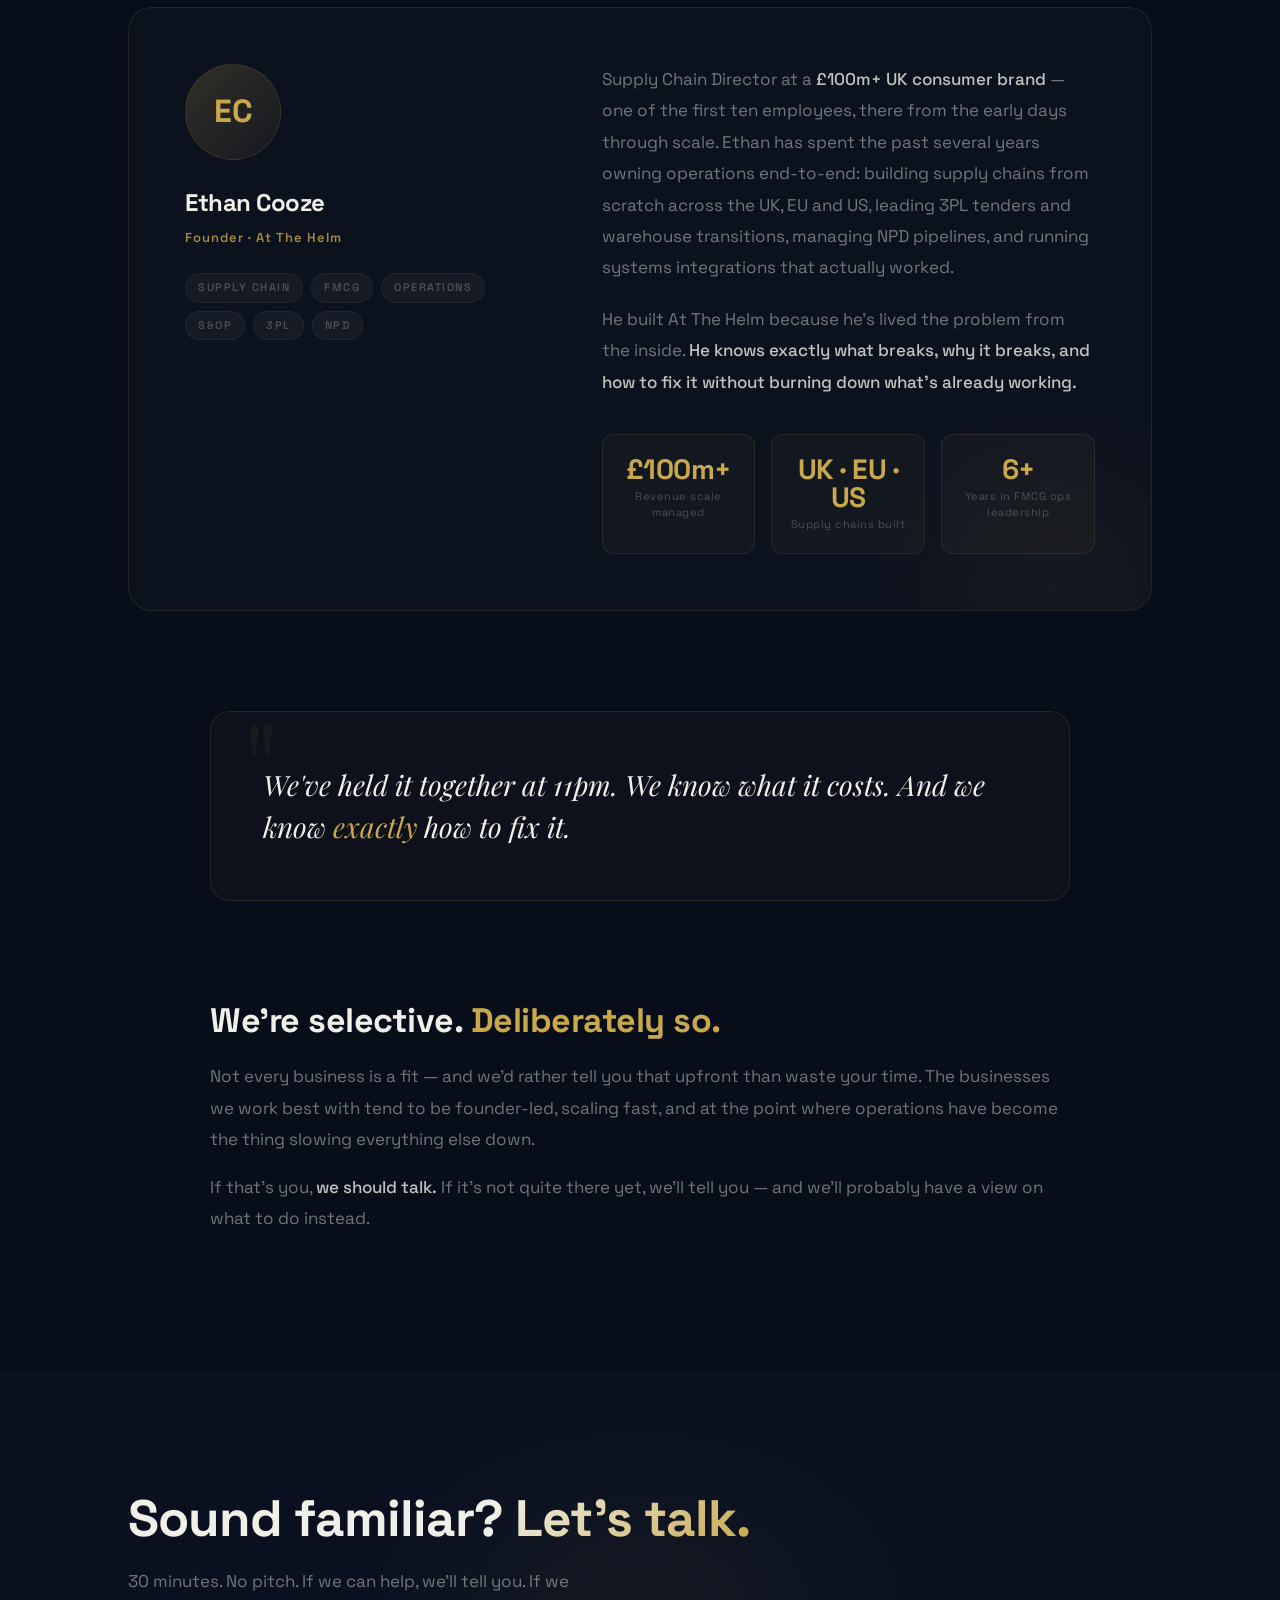
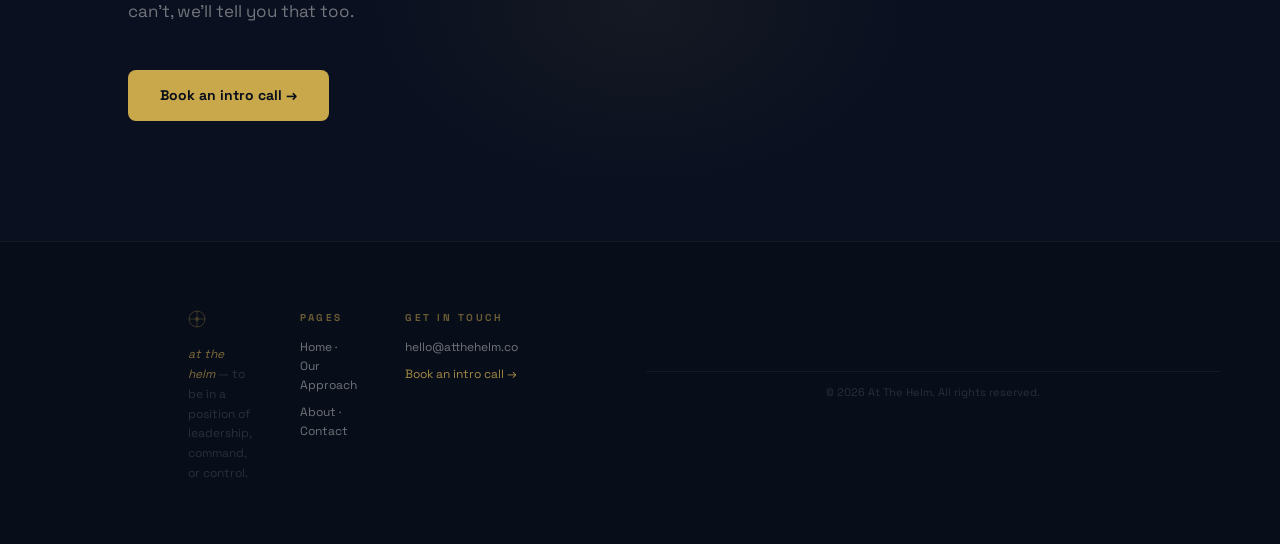
==== commit 52b3557d: "Footer copyright properly centred full width" ====
--- a/website/about.html
+++ b/website/about.html
@@ -237,7 +237,7 @@
 <footer style="background:var(--black);border-top:1px solid var(--border2);position:relative;z-index:1;">
   <div style="max-width:1100px;margin:0 auto;padding:28px 10vw 20px;display:grid;grid-template-columns:1.5fr 1fr 1fr;gap:48px;align-items:start;">
     <div>
-      <div style="display:flex;align-items:center;gap:10px;margin-bottom:10px;">
+      <div style="margin-bottom:10px;">
         <svg style="width:18px;height:18px;color:var(--gold);opacity:0.5;" viewBox="0 0 100 100" fill="none"><circle cx="50" cy="50" r="44" stroke="currentColor" stroke-width="3"/><circle cx="50" cy="50" r="10" stroke="currentColor" stroke-width="2.5"/><circle cx="50" cy="50" r="5" fill="currentColor"/><line x1="50" y1="40" x2="50" y2="6" stroke="currentColor" stroke-width="2.5" stroke-linecap="round"/><line x1="50" y1="60" x2="50" y2="94" stroke="currentColor" stroke-width="2.5" stroke-linecap="round"/><line x1="40" y1="50" x2="6" y2="50" stroke="currentColor" stroke-width="2.5" stroke-linecap="round"/><line x1="60" y1="50" x2="94" y2="50" stroke="currentColor" stroke-width="2.5" stroke-linecap="round"/></svg>
       </div>
       <p style="font-size:12px;color:var(--muted2);line-height:1.65;opacity:0.6;max-width:260px;"><em style="color:var(--gold);font-style:italic;">at the helm</em> — to be in a position of leadership, command, or control.</p>
@@ -253,7 +253,7 @@
       <a href="contact.html" style="font-size:12px;color:var(--gold);text-decoration:none;opacity:0.8;" onmouseover="this.style.opacity='1'" onmouseout="this.style.opacity='0.8'">Book an intro call →</a>
     </div>
   </div>
-  <div style="padding:12px 10vw;border-top:1px solid var(--border2);text-align:center;">
+  <div style="max-width:1100px;margin:0 auto;padding:12px 10vw;border-top:1px solid var(--border2);display:flex;justify-content:center;width:100%;">
     <span style="font-size:11px;color:rgba(240,239,232,0.15);">© 2026 At The Helm. All rights reserved.</span>
   </div>
 </footer>
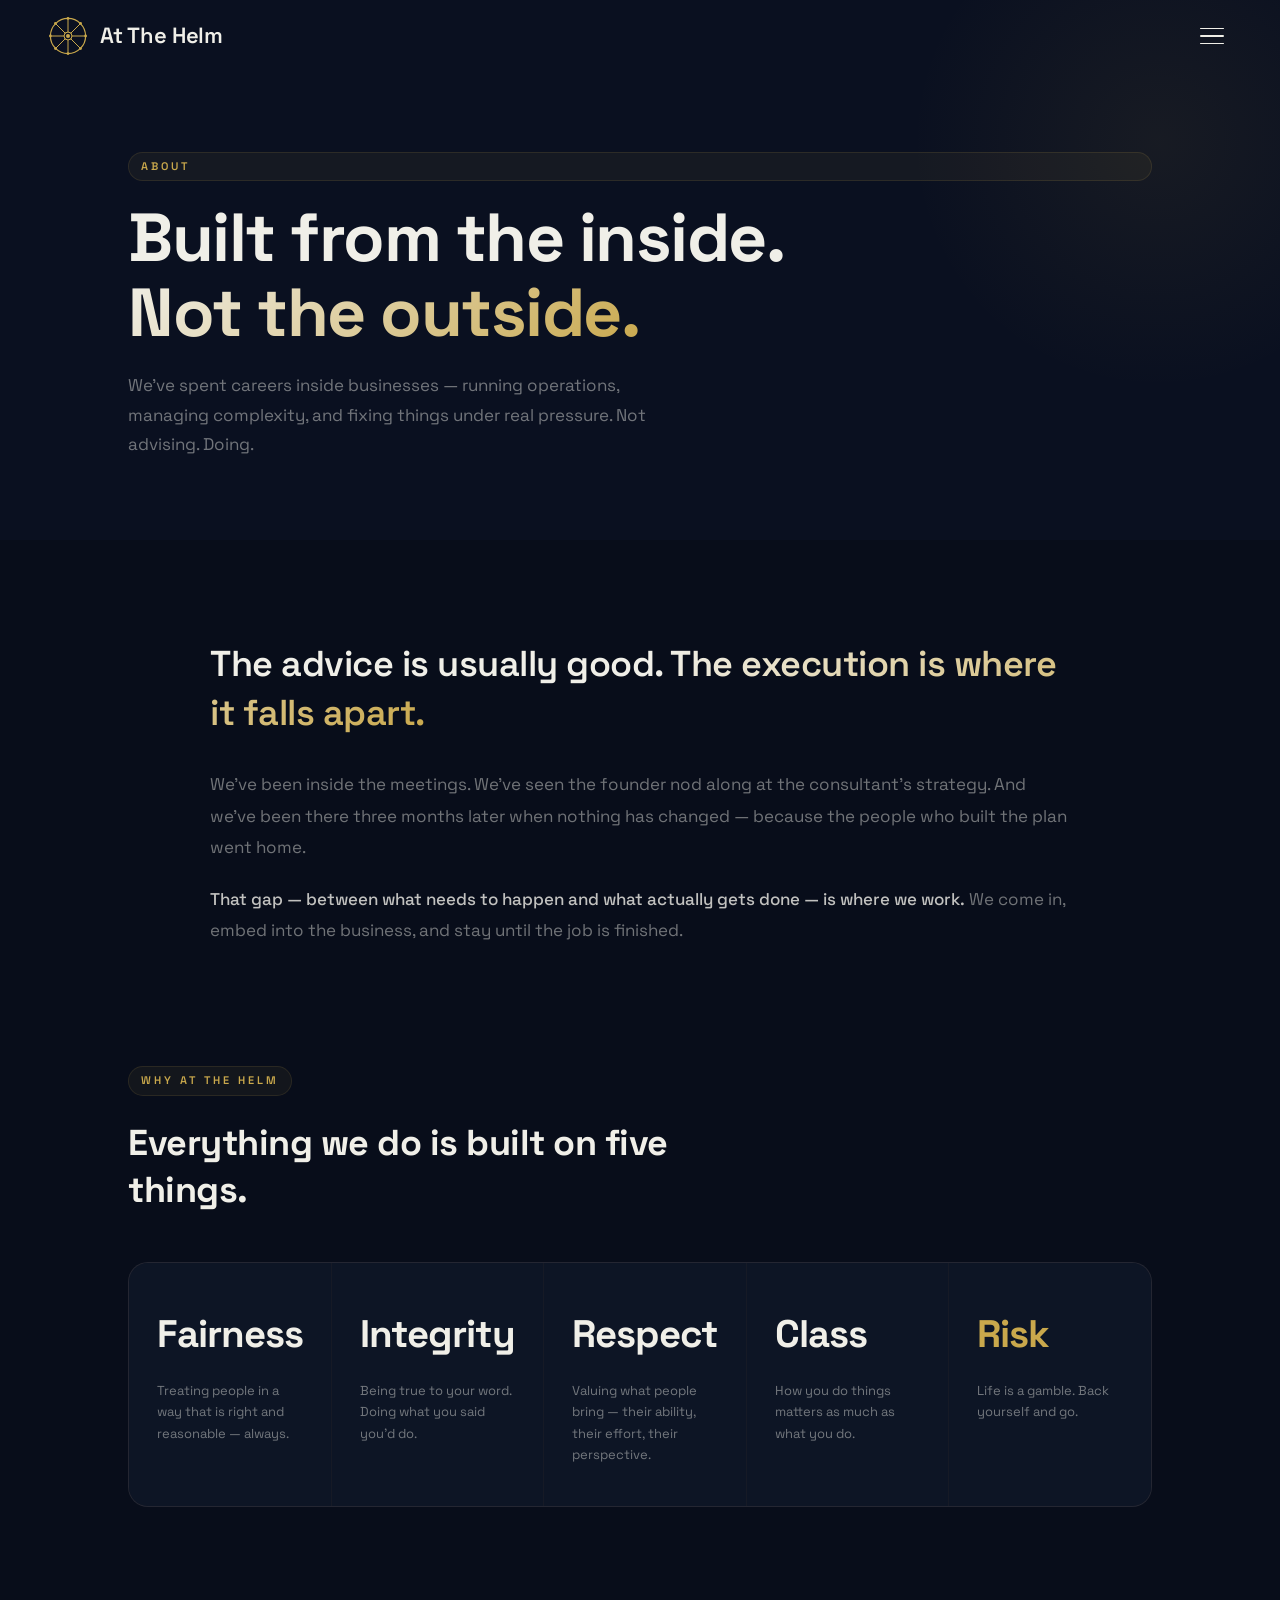
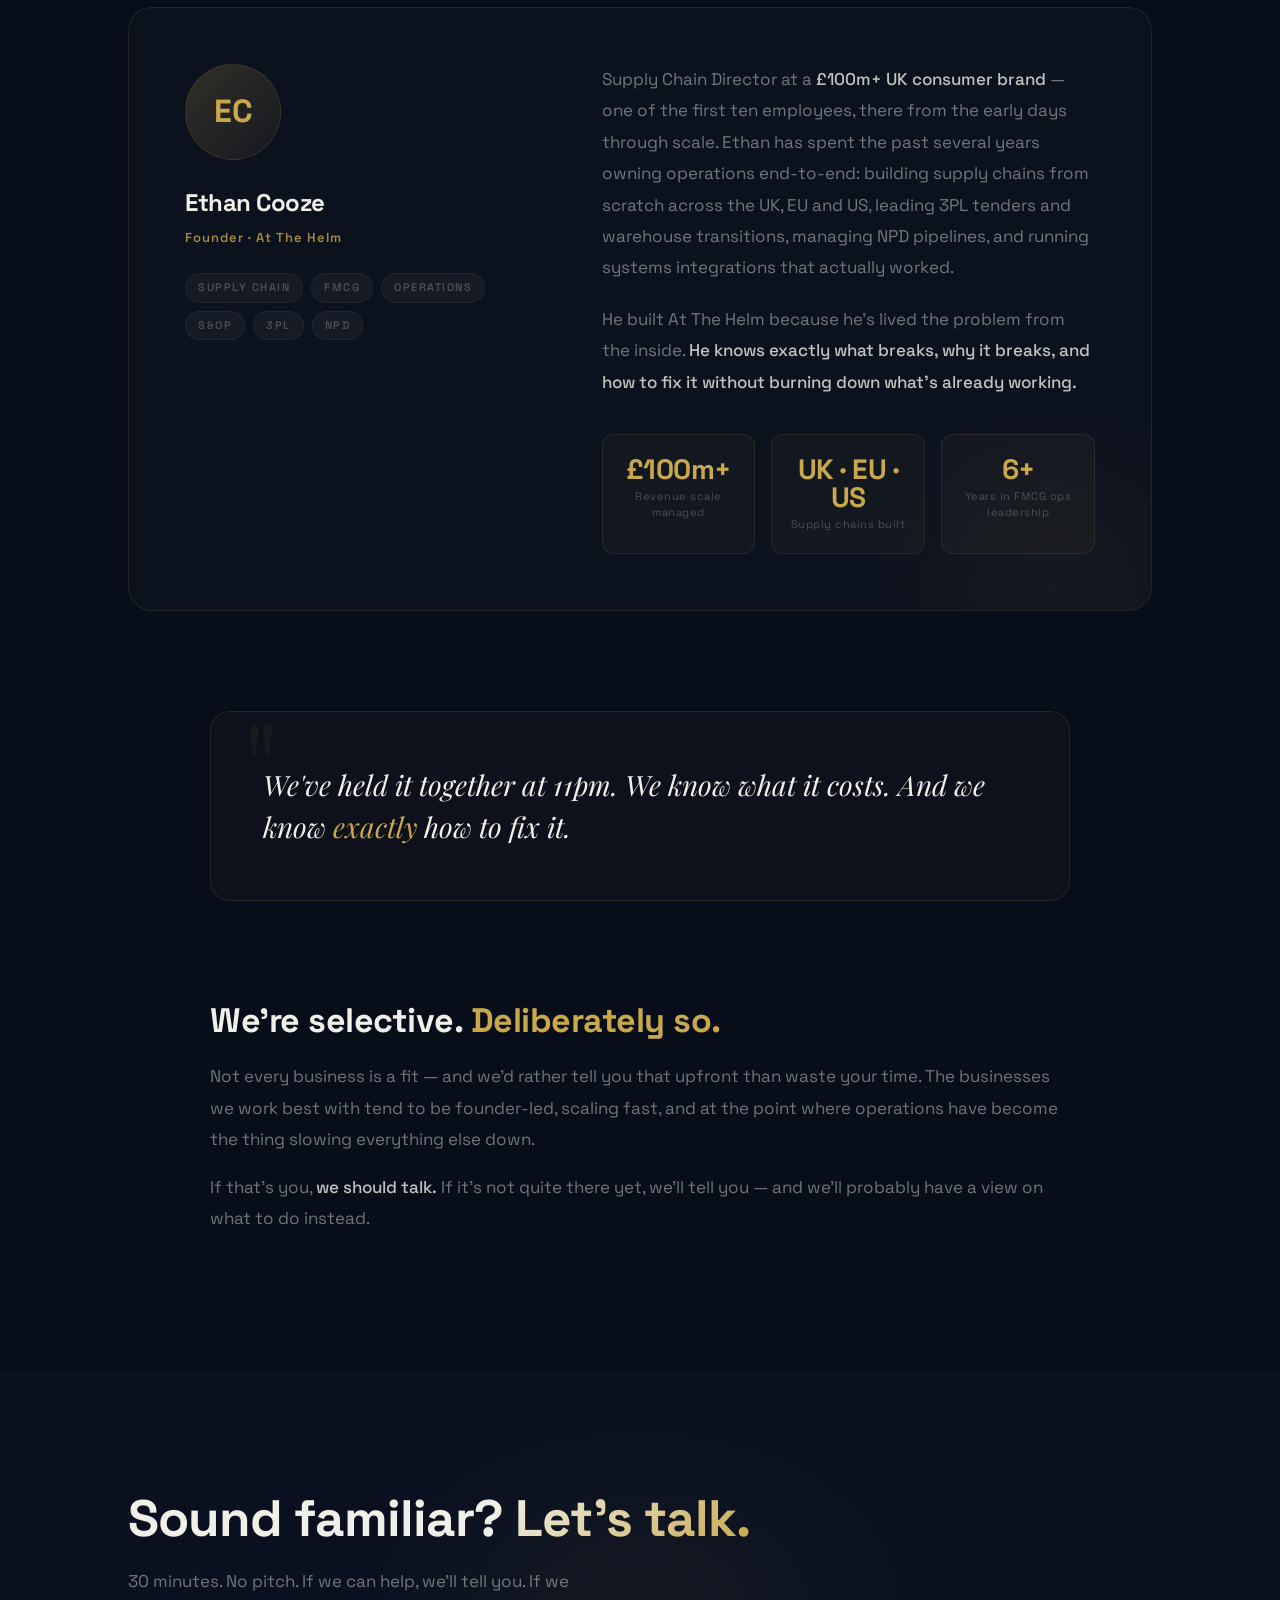
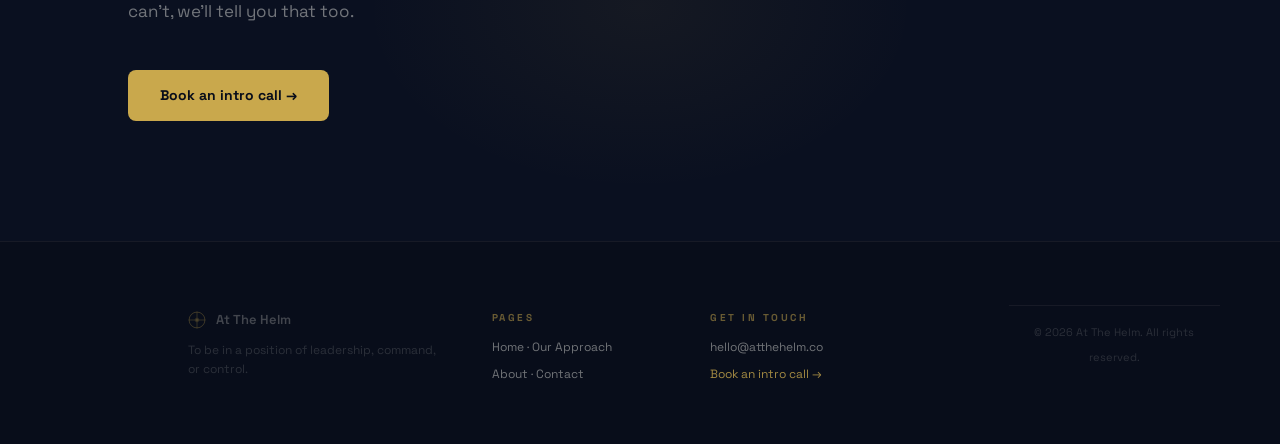
==== commit fa0e932a: "Footer: At The Helm back in logo, plain meaning text, copyright full-width centred" ====
--- a/website/about.html
+++ b/website/about.html
@@ -237,10 +237,11 @@
 <footer style="background:var(--black);border-top:1px solid var(--border2);position:relative;z-index:1;">
   <div style="max-width:1100px;margin:0 auto;padding:28px 10vw 20px;display:grid;grid-template-columns:1.5fr 1fr 1fr;gap:48px;align-items:start;">
     <div>
-      <div style="margin-bottom:10px;">
+      <div style="display:flex;align-items:center;gap:10px;margin-bottom:10px;">
         <svg style="width:18px;height:18px;color:var(--gold);opacity:0.5;" viewBox="0 0 100 100" fill="none"><circle cx="50" cy="50" r="44" stroke="currentColor" stroke-width="3"/><circle cx="50" cy="50" r="10" stroke="currentColor" stroke-width="2.5"/><circle cx="50" cy="50" r="5" fill="currentColor"/><line x1="50" y1="40" x2="50" y2="6" stroke="currentColor" stroke-width="2.5" stroke-linecap="round"/><line x1="50" y1="60" x2="50" y2="94" stroke="currentColor" stroke-width="2.5" stroke-linecap="round"/><line x1="40" y1="50" x2="6" y2="50" stroke="currentColor" stroke-width="2.5" stroke-linecap="round"/><line x1="60" y1="50" x2="94" y2="50" stroke="currentColor" stroke-width="2.5" stroke-linecap="round"/></svg>
-      </div>
-      <p style="font-size:12px;color:var(--muted2);line-height:1.65;opacity:0.6;max-width:260px;"><em style="color:var(--gold);font-style:italic;">at the helm</em> — to be in a position of leadership, command, or control.</p>
+        <span style="font-size:13px;color:var(--muted2);font-weight:600;">At The Helm</span>
+      </div>
+      <p style="font-size:12px;color:var(--muted2);line-height:1.65;opacity:0.6;max-width:260px;">To be in a position of leadership, command, or control.</p>
     </div>
     <div style="display:flex;flex-direction:column;gap:8px;">
       <div style="font-size:10px;font-weight:700;letter-spacing:2.5px;text-transform:uppercase;color:var(--gold);opacity:0.5;margin-bottom:4px;">Pages</div>
@@ -253,7 +254,7 @@
       <a href="contact.html" style="font-size:12px;color:var(--gold);text-decoration:none;opacity:0.8;" onmouseover="this.style.opacity='1'" onmouseout="this.style.opacity='0.8'">Book an intro call →</a>
     </div>
   </div>
-  <div style="max-width:1100px;margin:0 auto;padding:12px 10vw;border-top:1px solid var(--border2);display:flex;justify-content:center;width:100%;">
+  <div style="border-top:1px solid var(--border2);padding:12px 0;text-align:center;">
     <span style="font-size:11px;color:rgba(240,239,232,0.15);">© 2026 At The Helm. All rights reserved.</span>
   </div>
 </footer>
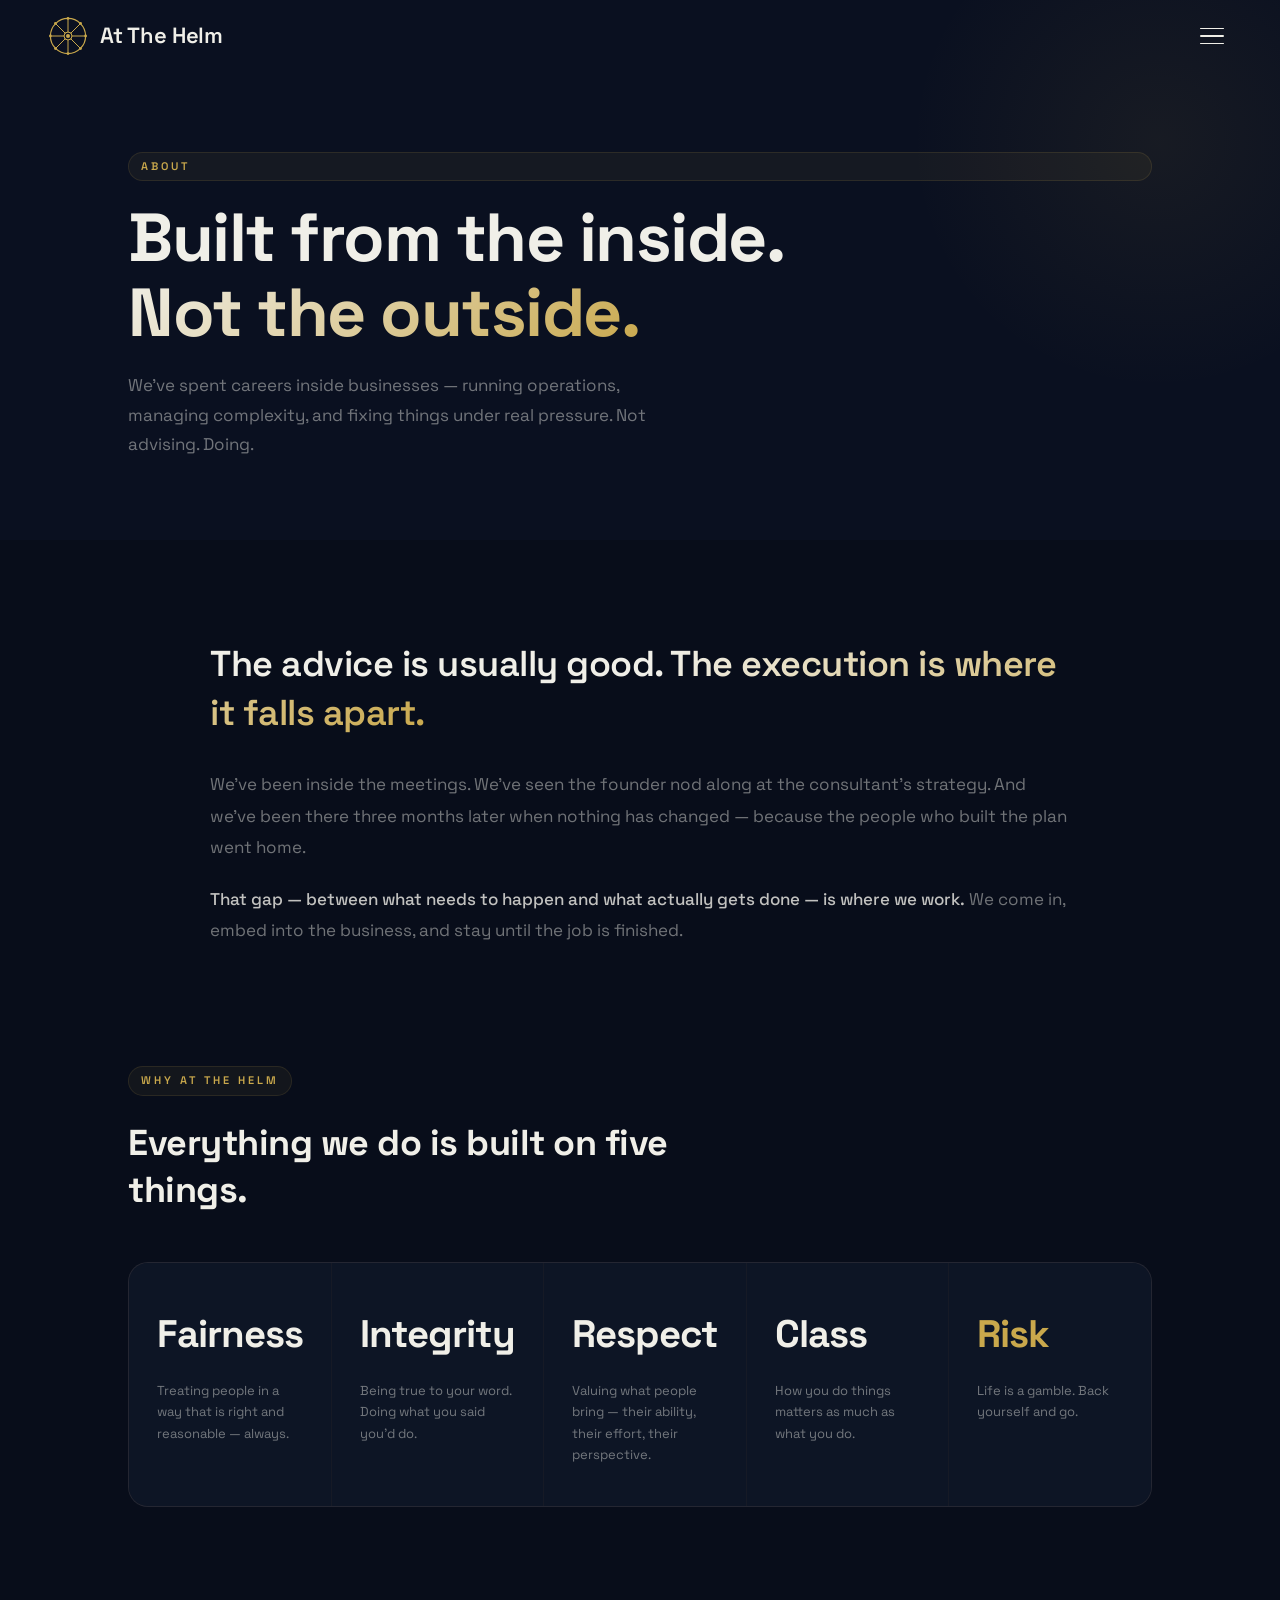
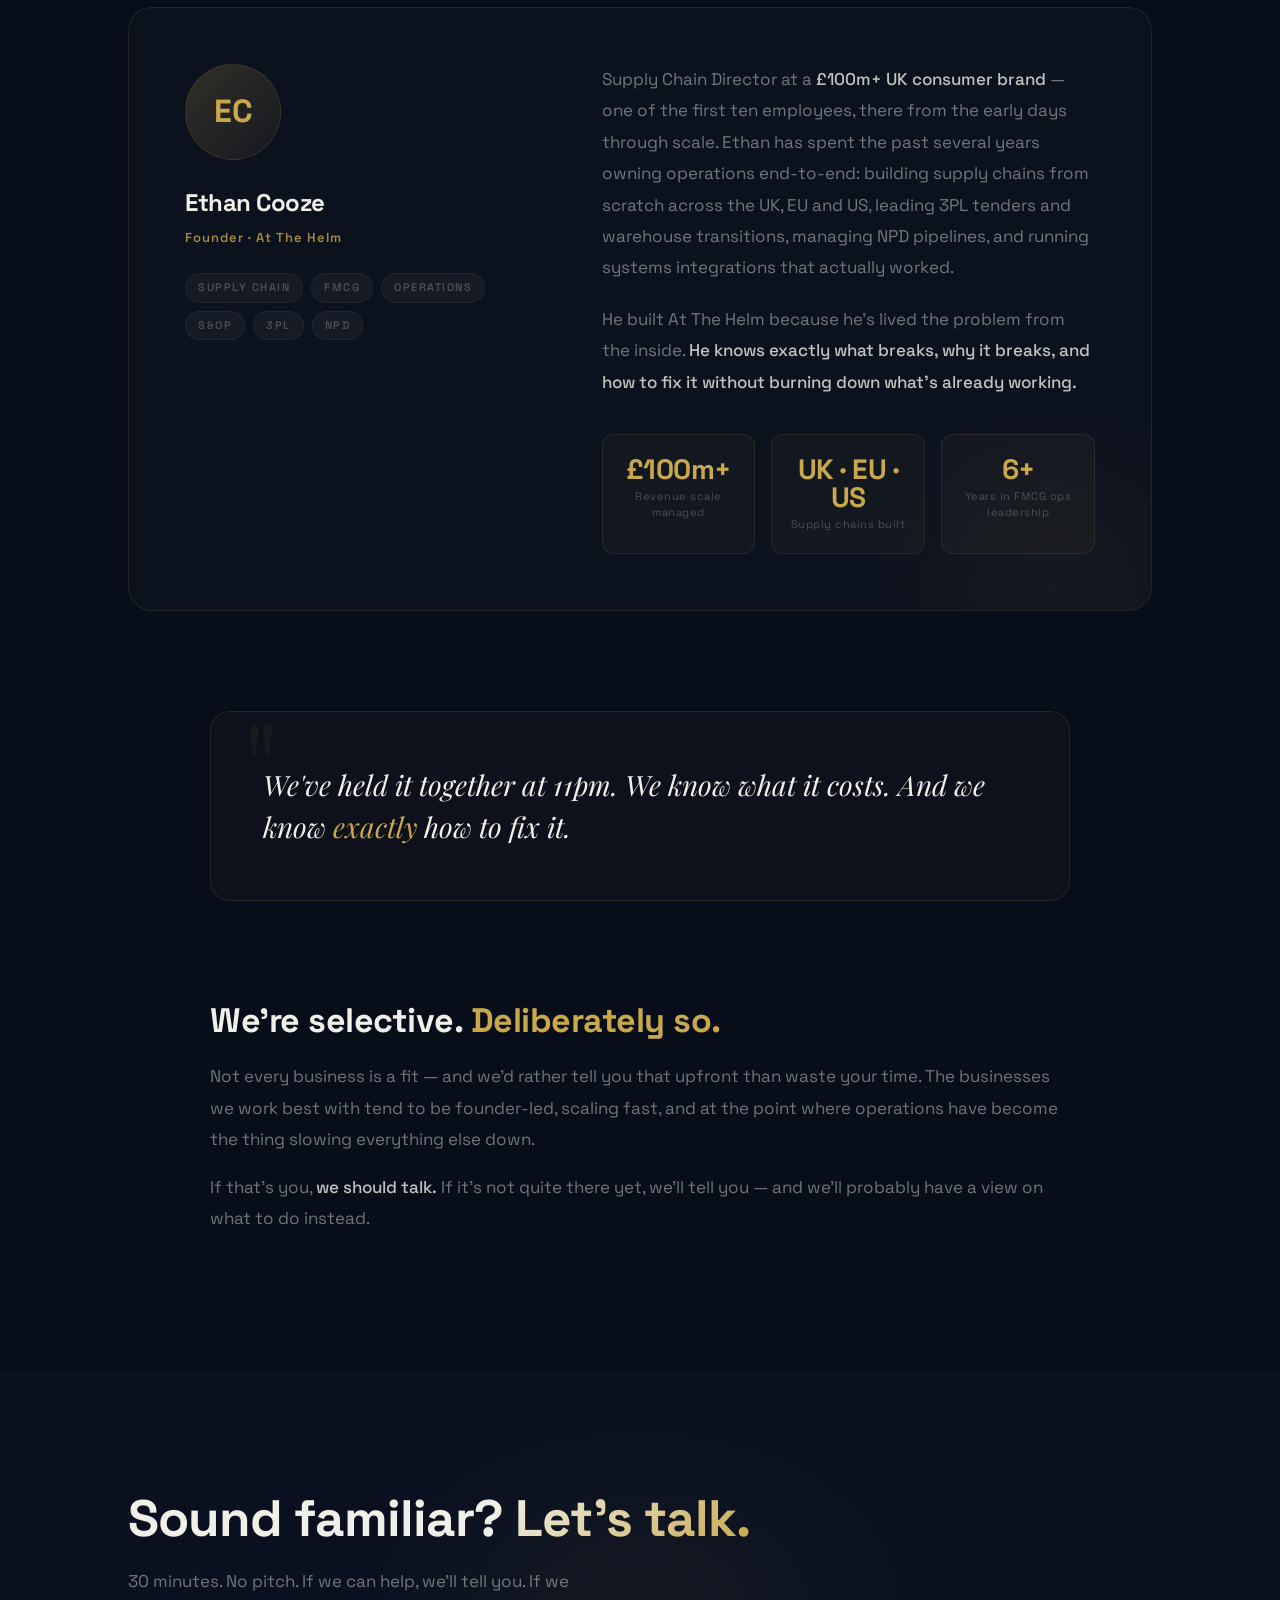
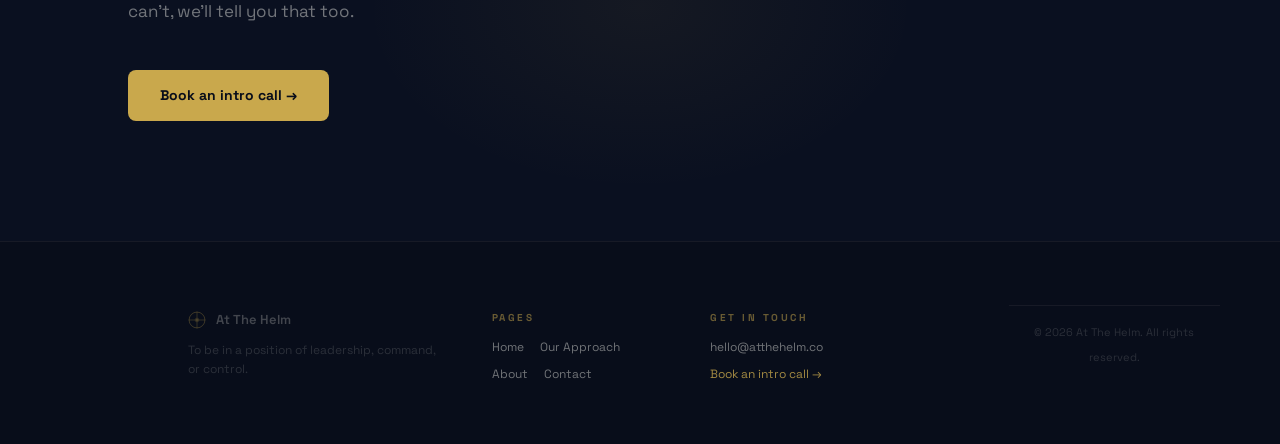
==== commit 4825abab: "Footer: separate links side by side, each linking individually" ====
--- a/website/about.html
+++ b/website/about.html
@@ -245,8 +245,14 @@
     </div>
     <div style="display:flex;flex-direction:column;gap:8px;">
       <div style="font-size:10px;font-weight:700;letter-spacing:2.5px;text-transform:uppercase;color:var(--gold);opacity:0.5;margin-bottom:4px;">Pages</div>
-      <a href="index.html" style="font-size:12px;color:var(--muted);text-decoration:none;" onmouseover="this.style.color='var(--white)'" onmouseout="this.style.color='var(--muted)'">Home · Our Approach</a>
-      <a href="about.html" style="font-size:12px;color:var(--muted);text-decoration:none;" onmouseover="this.style.color='var(--white)'" onmouseout="this.style.color='var(--muted)'">About · Contact</a>
+      <div style="display:flex;gap:16px;">
+        <a href="index.html" style="font-size:12px;color:var(--muted);text-decoration:none;" onmouseover="this.style.color='var(--white)'" onmouseout="this.style.color='var(--muted)'">Home</a>
+        <a href="approach.html" style="font-size:12px;color:var(--muted);text-decoration:none;" onmouseover="this.style.color='var(--white)'" onmouseout="this.style.color='var(--muted)'">Our Approach</a>
+      </div>
+      <div style="display:flex;gap:16px;">
+        <a href="about.html" style="font-size:12px;color:var(--muted);text-decoration:none;" onmouseover="this.style.color='var(--white)'" onmouseout="this.style.color='var(--muted)'">About</a>
+        <a href="contact.html" style="font-size:12px;color:var(--muted);text-decoration:none;" onmouseover="this.style.color='var(--white)'" onmouseout="this.style.color='var(--muted)'">Contact</a>
+      </div>
     </div>
     <div style="display:flex;flex-direction:column;gap:8px;">
       <div style="font-size:10px;font-weight:700;letter-spacing:2.5px;text-transform:uppercase;color:var(--gold);opacity:0.5;margin-bottom:4px;">Get in touch</div>
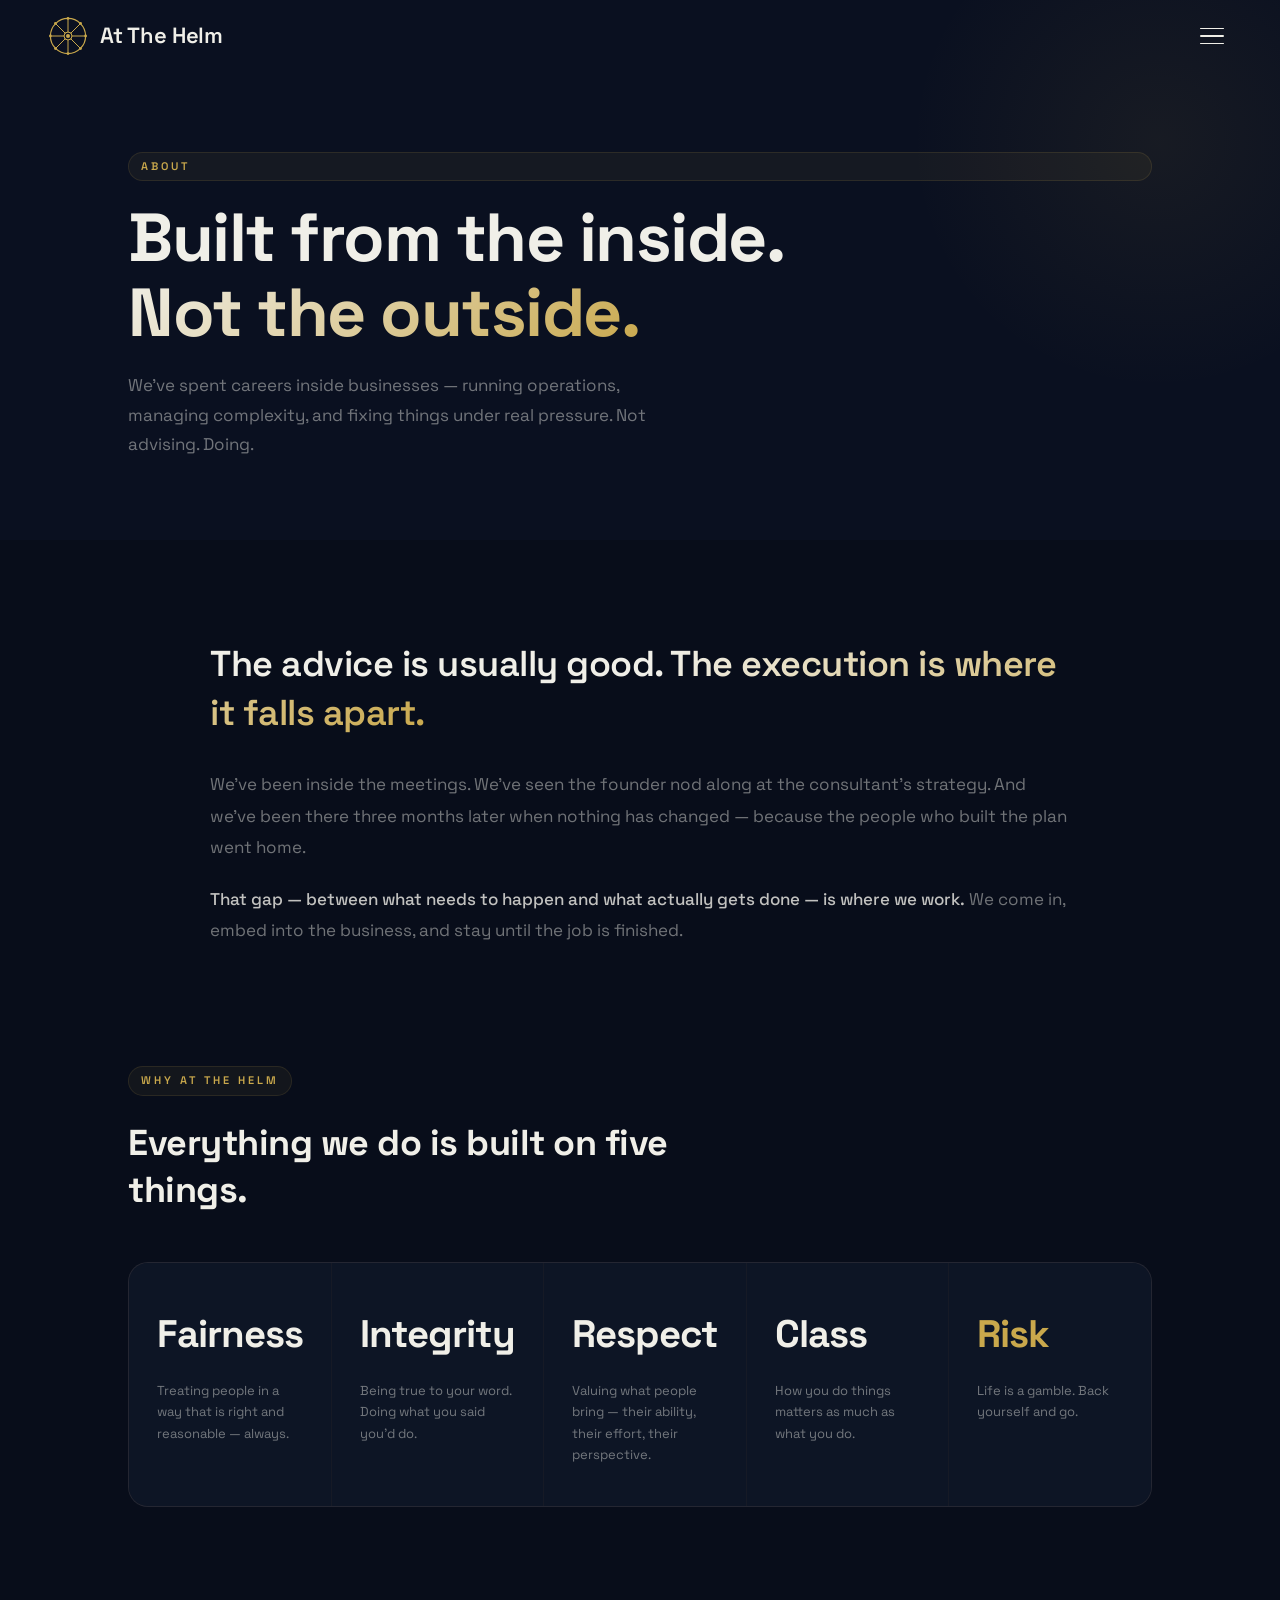
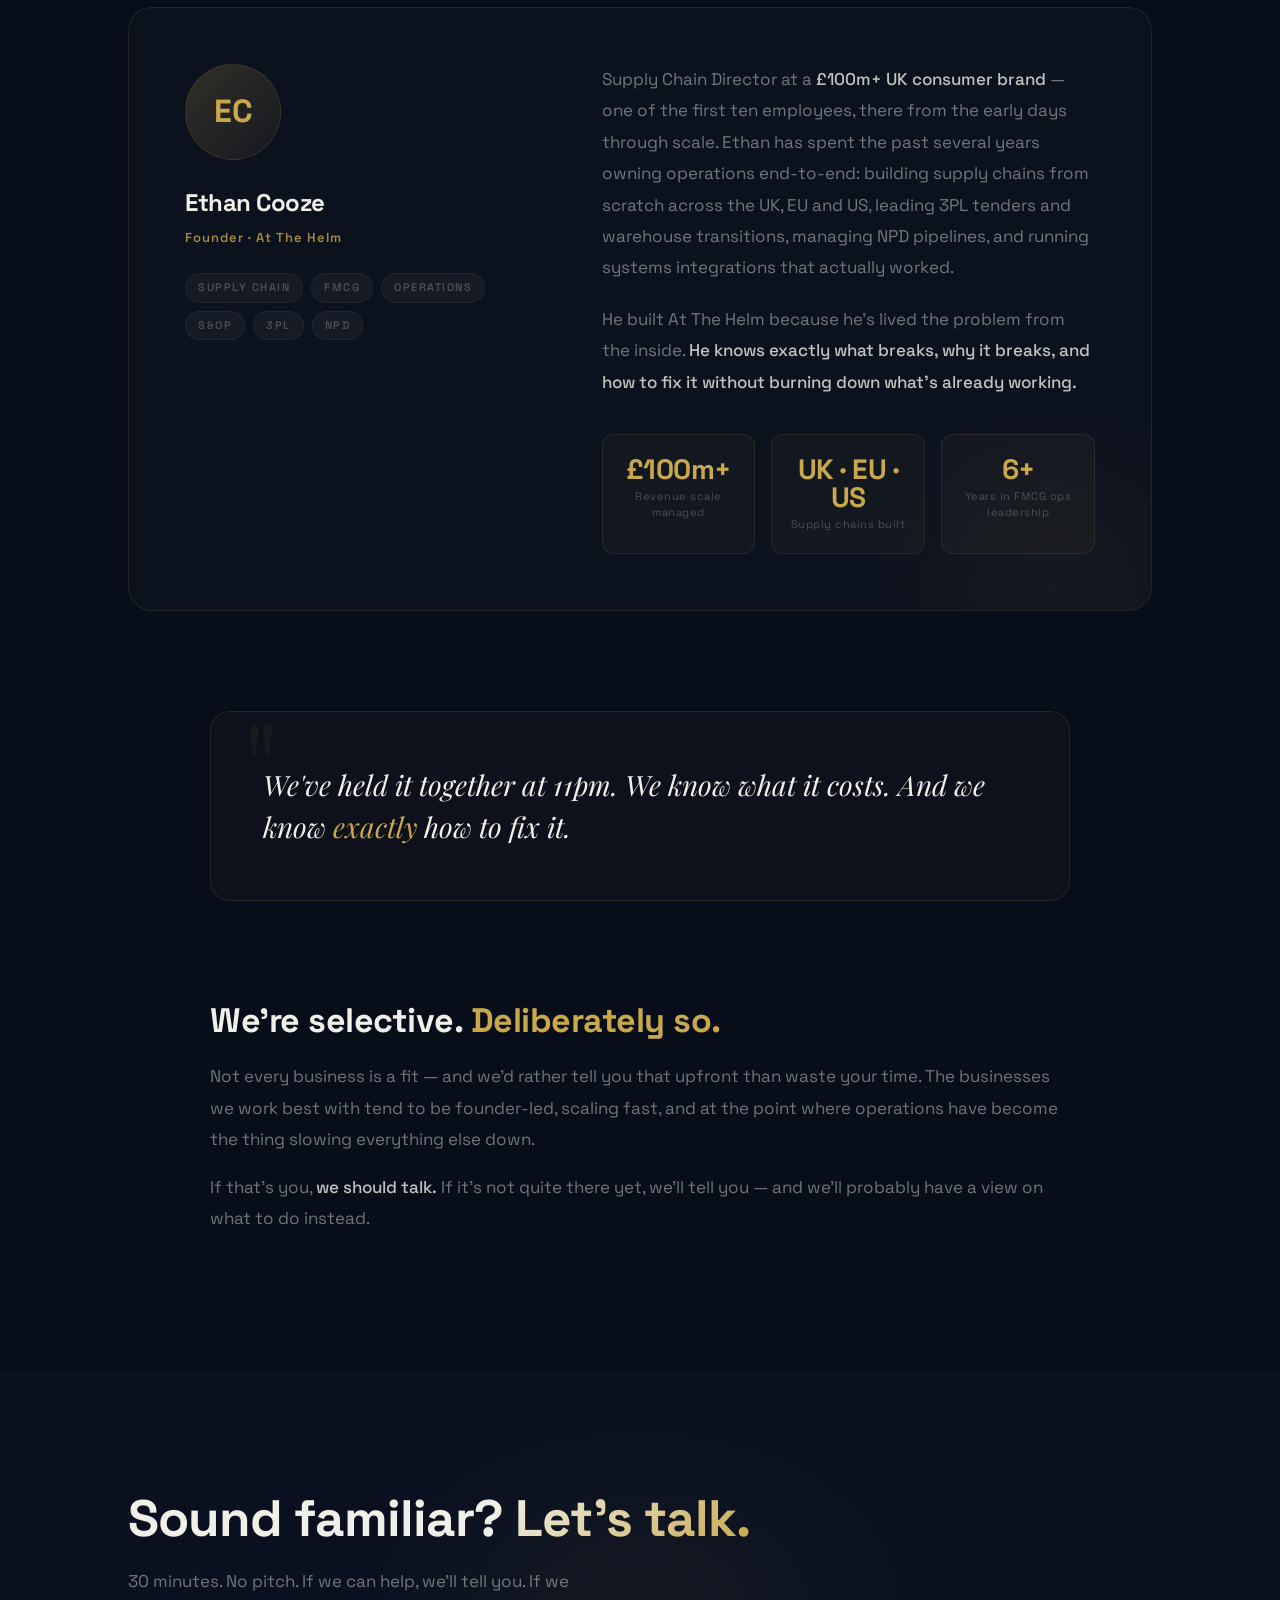
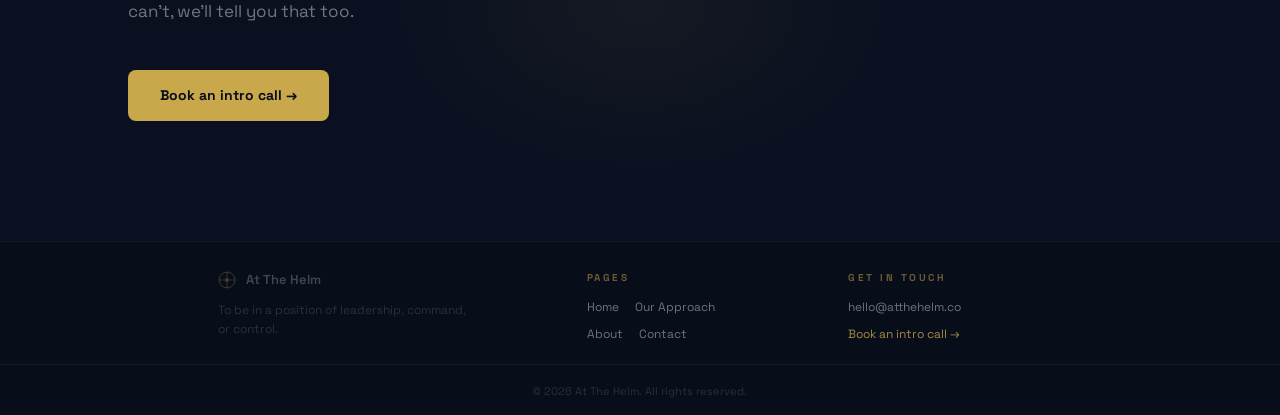
==== commit e3447f4f: "Rename main.css/js to style.css/script.js to force browser CSS reload" ====
--- a/website/about.html
+++ b/website/about.html
@@ -6,7 +6,7 @@
   <title>About — At The Helm</title>
   <link rel="preconnect" href="https://fonts.googleapis.com"/>
   <link href="https://fonts.googleapis.com/css2?family=Space+Grotesk:wght@300;400;500;600;700&family=Playfair+Display:ital,wght@0,700;0,900;1,400&display=swap" rel="stylesheet"/>
-  <link rel="stylesheet" href="main.css"/>
+  <link rel="stylesheet" href="style.css"/>
   <style>
     section { position: relative; z-index: 1; }
 
@@ -264,6 +264,7 @@
     <span style="font-size:11px;color:rgba(240,239,232,0.15);">© 2026 At The Helm. All rights reserved.</span>
   </div>
 </footer>
-<script src="main.js"></script>
+<script src="script.js"></script>
 </body>
 </html>
+<!-- v1776890565 -->
--- a/website/style.css
+++ b/website/style.css
@@ -0,0 +1,107 @@
+/* ================================================
+   AT THE HELM — Shared CSS (inner pages) — Dark Theme
+   ================================================ */
+:root{
+  --black:#080d1a;--dark:#0a1020;--dark2:#0d1525;--dark3:#111828;
+  --gold:#C9A84C;--gold-glow:rgba(201,168,76,0.15);--gold-dim:rgba(201,168,76,0.06);
+  --white:#f0efe8;--muted:rgba(240,239,232,0.45);--muted2:rgba(240,239,232,0.25);
+  --border:rgba(201,168,76,0.12);--border2:rgba(240,239,232,0.06);
+}
+*,*::before,*::after{box-sizing:border-box;margin:0;padding:0;}
+html{scroll-behavior:smooth;}
+body{font-family:'Space Grotesk',sans-serif;background:var(--black);color:var(--white);overflow-x:hidden;font-size:16px;line-height:1.6;}
+a{text-decoration:none;color:inherit;}
+
+/* NAV */
+nav{position:fixed;top:0;left:0;right:0;z-index:100;padding:0 48px;height:72px;display:flex;align-items:center;justify-content:space-between;background:transparent;transition:background 0.4s, transform 0.4s, opacity 0.4s;}
+nav.scrolled{background:rgba(8,13,26,0.85);backdrop-filter:blur(20px);border-bottom:1px solid var(--border2);}
+.nav-logo{display:flex;align-items:center;gap:12px;}
+.nav-logo svg{width:40px;height:40px;color:var(--gold);transition:transform 0.8s;}
+.nav-logo:hover svg{transform:rotate(90deg);}
+.nav-logo span{font-size:22px;font-weight:600;color:var(--white);letter-spacing:-0.3px;}
+.nav-links{display:none;}
+.hamburger{display:flex;flex-direction:column;gap:6px;cursor:pointer;padding:8px;}
+.hamburger span{width:24px;height:1.5px;background:var(--white);border-radius:2px;transition:all 0.3s;}
+.hamburger.open span:nth-child(1){transform:translateY(7.5px) rotate(45deg);}
+.hamburger.open span:nth-child(2){opacity:0;}
+.hamburger.open span:nth-child(3){transform:translateY(-7.5px) rotate(-45deg);}
+
+/* FULLSCREEN MENU */
+.nav-menu{
+  position:fixed;inset:0;z-index:99;
+  background:rgba(8,13,26,0.88);backdrop-filter:blur(18px);
+  display:flex;flex-direction:column;align-items:center;justify-content:center;
+  gap:0;opacity:0;pointer-events:none;
+  transition:opacity 0.4s ease;
+}
+.nav-menu.open{opacity:1;pointer-events:all;}
+.nav-menu ul{list-style:none;padding:0;text-align:center;}
+.nav-menu ul li{overflow:hidden;}
+.nav-menu ul li a{
+  display:block;padding:16px 0;
+  font-size:clamp(32px,5vw,56px);font-weight:700;
+  color:rgba(240,239,232,0.3);letter-spacing:-1px;
+  transition:color 0.2s;line-height:1.1;
+}
+.nav-menu ul li a:hover,.nav-menu ul li a.active{color:var(--white);}
+.nav-menu ul li a.active{color:var(--gold);}
+.nav-menu-cta{
+  margin-top:48px;
+  display:inline-flex;align-items:center;gap:10px;
+  padding:14px 36px;background:var(--gold);color:var(--black);
+  border-radius:8px;font-size:16px;font-weight:700;
+  transition:transform 0.2s,box-shadow 0.2s;
+}
+.nav-menu-cta:hover{transform:translateY(-2px);box-shadow:0 8px 32px rgba(201,168,76,0.4);}
+.nav-menu-footer{margin-top:32px;font-size:13px;color:var(--muted2);}
+
+/* REVEAL */
+.reveal{opacity:0;transform:translateY(32px);transition:opacity 0.9s ease,transform 0.9s ease;}
+.reveal.visible{opacity:1;transform:translateY(0);}
+.d1{transition-delay:0.1s;}.d2{transition-delay:0.22s;}.d3{transition-delay:0.34s;}
+
+/* PAGE HERO */
+.page-hero{min-height:60vh;background:var(--dark);display:flex;flex-direction:column;justify-content:flex-end;padding:120px 10vw 80px;position:relative;overflow:hidden;}
+.hero-glow-r{position:absolute;top:-20%;right:-10%;width:500px;height:500px;border-radius:50%;background:radial-gradient(ellipse,rgba(201,168,76,0.07) 0%,transparent 70%);pointer-events:none;animation:pulse 6s ease-in-out infinite;}
+@keyframes pulse{0%,100%{transform:scale(1);opacity:1;}50%{transform:scale(1.1);opacity:0.7;}}
+.page-eyebrow{font-size:11px;font-weight:600;letter-spacing:3px;text-transform:uppercase;color:var(--gold);margin-bottom:20px;display:inline-flex;align-items:center;gap:10px;background:var(--gold-dim);border:1px solid var(--border);padding:5px 12px;border-radius:20px;position:relative;z-index:1;}
+.page-hero h1{font-family:'Space Grotesk',sans-serif;font-size:clamp(38px,6vw,68px);font-weight:700;color:var(--white);line-height:1.1;letter-spacing:-1.5px;margin-bottom:20px;position:relative;z-index:1;}
+.page-hero h1 .grad{background:linear-gradient(135deg,var(--white) 0%,var(--gold) 100%);-webkit-background-clip:text;-webkit-text-fill-color:transparent;background-clip:text;}
+.page-hero p{font-size:17px;color:var(--muted);line-height:1.75;max-width:560px;position:relative;z-index:1;}
+
+/* CTA SECTION */
+.cta-section{padding:120px 10vw;background:var(--dark);position:relative;overflow:hidden;}
+.cta-glow{position:absolute;top:50%;left:50%;transform:translate(-50%,-50%);width:600px;height:400px;border-radius:50%;background:radial-gradient(ellipse,rgba(201,168,76,0.06) 0%,transparent 65%);pointer-events:none;animation:pulse 6s ease-in-out infinite;}
+.cta-inner{max-width:720px;position:relative;z-index:1;}
+.cta-section h2{font-family:'Space Grotesk',sans-serif;font-size:clamp(28px,4vw,52px);font-weight:700;color:var(--white);letter-spacing:-1px;line-height:1.1;margin-bottom:20px;}
+.cta-section h2 .grad{background:linear-gradient(135deg,var(--white) 0%,var(--gold) 100%);-webkit-background-clip:text;-webkit-text-fill-color:transparent;background-clip:text;}
+.cta-section p{font-size:17px;color:var(--muted);line-height:1.75;margin-bottom:44px;max-width:480px;}
+
+/* BUTTONS */
+.btn-primary{display:inline-flex;align-items:center;gap:10px;padding:14px 32px;background:var(--gold);color:var(--black);border-radius:8px;font-size:14px;font-weight:700;transition:transform 0.2s,box-shadow 0.2s;}
+.btn-primary:hover{transform:translateY(-2px);box-shadow:0 8px 32px rgba(201,168,76,0.4);}
+.btn-hero{display:inline-flex;align-items:center;gap:10px;padding:14px 32px;background:var(--gold);color:var(--black);border-radius:8px;font-size:14px;font-weight:700;transition:transform 0.2s,box-shadow 0.2s;}
+.btn-hero:hover{transform:translateY(-2px);box-shadow:0 8px 32px rgba(201,168,76,0.4);}
+
+/* FOOTER */
+footer{background:var(--black);border-top:1px solid var(--border2);position:relative;z-index:1;}
+
+/* HOOK */
+.hook{padding:80px 10vw;background:var(--dark);}
+.hook-inner{max-width:760px;}
+.hook p{font-family:'Playfair Display',serif;font-size:clamp(20px,2.5vw,30px);color:var(--white);line-height:1.5;margin-bottom:32px;font-style:italic;}
+.hook p em{color:var(--gold);}
+.hook-links{display:flex;gap:32px;flex-wrap:wrap;}
+.hook-link{font-size:14px;font-weight:600;color:var(--muted);text-decoration:none;display:flex;align-items:center;gap:8px;transition:color 0.2s,gap 0.2s;border-bottom:1px solid var(--border2);padding-bottom:2px;}
+.hook-link:hover{color:var(--white);gap:14px;}
+
+@media(max-width:900px){
+  nav{padding:0 24px;}
+  .nav-links{display:none;}
+  .hamburger{display:flex;}
+  .nav-links.open{display:flex;flex-direction:column;position:fixed;top:64px;left:0;right:0;background:rgba(5,5,8,0.97);padding:32px 24px;gap:24px;z-index:99;backdrop-filter:blur(20px);}
+  .page-hero{padding:100px 6vw 60px;}
+  .cta-section{padding:80px 6vw;}
+  footer{padding:32px 24px;flex-direction:column;gap:12px;text-align:center;}
+}
+<!-- v1776890565 -->
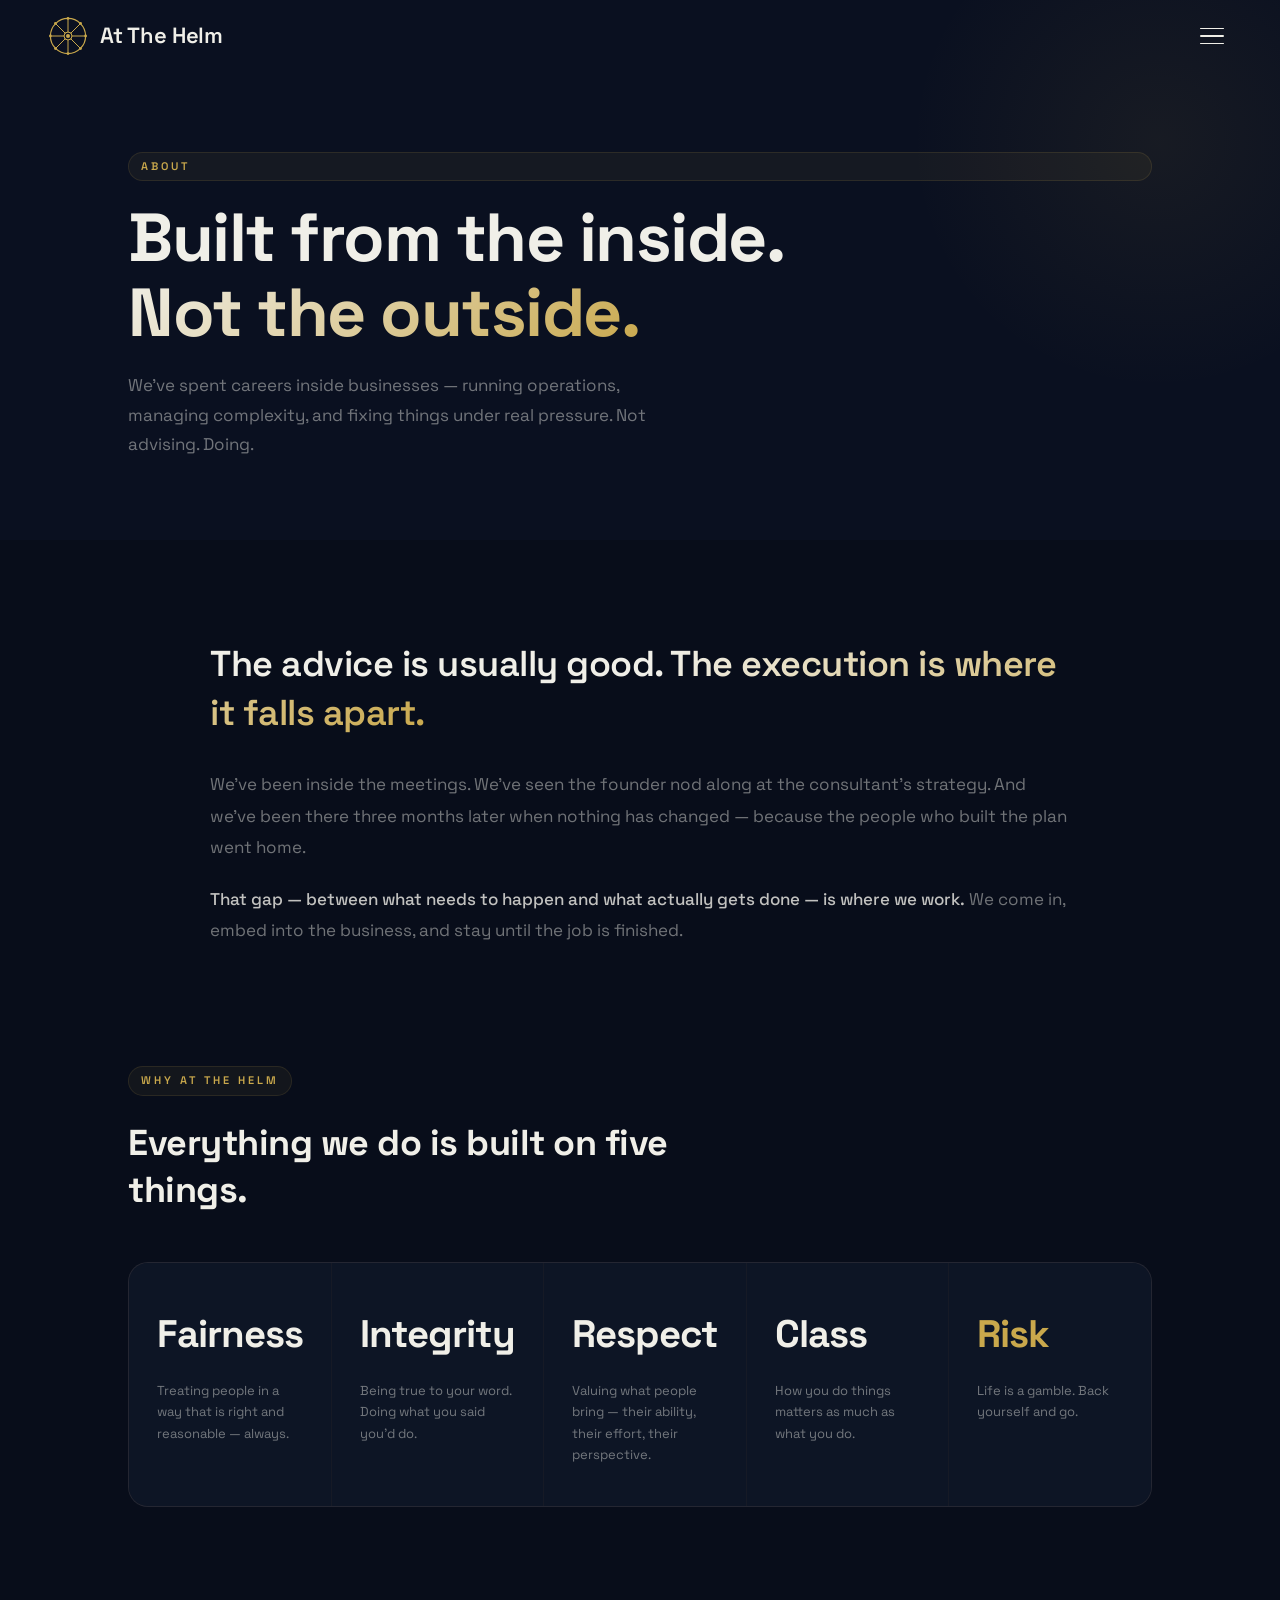
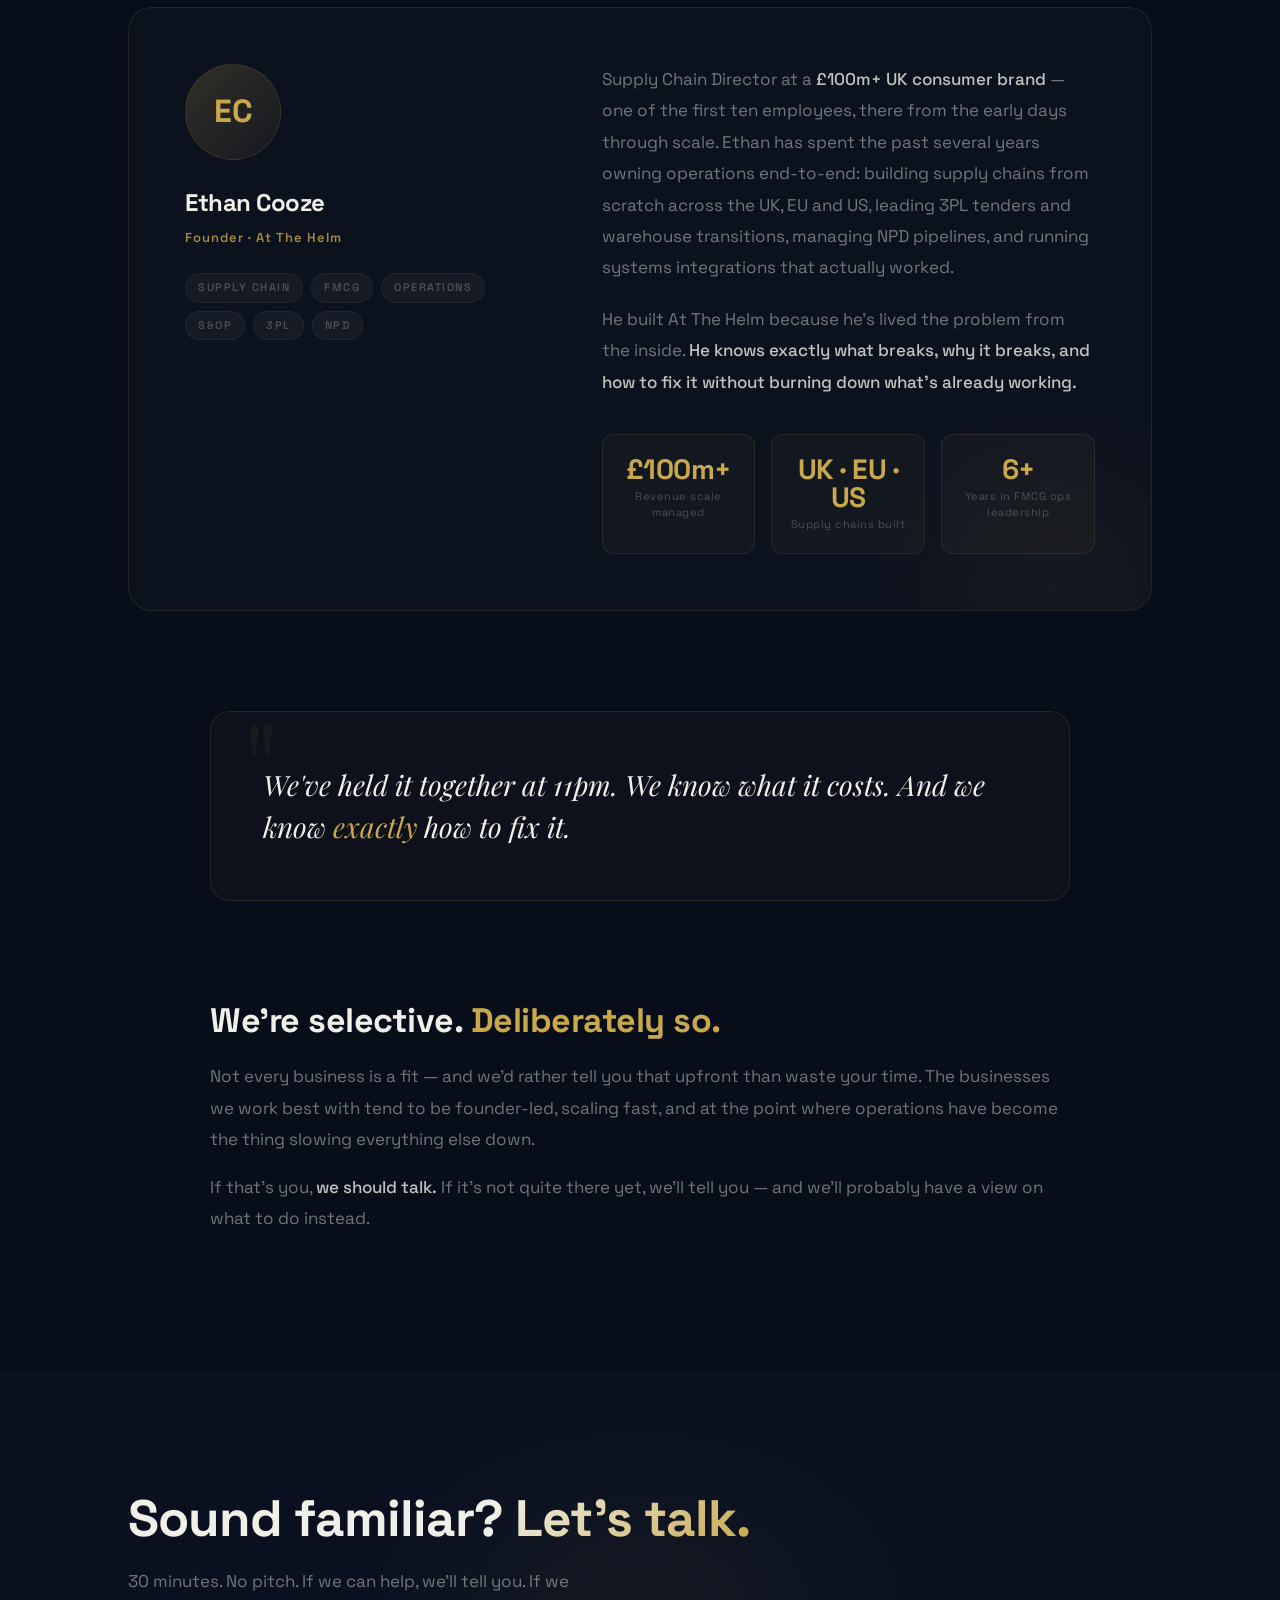
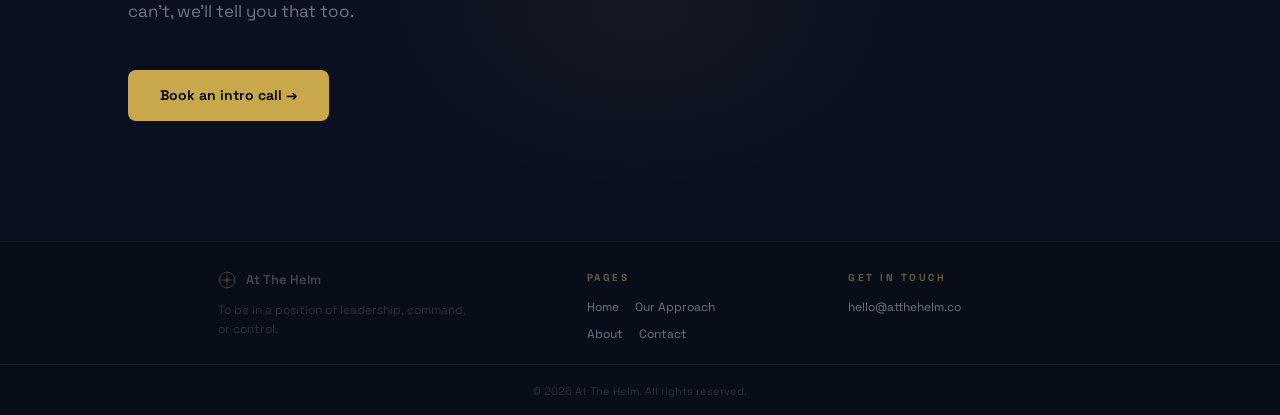
==== commit bd914c96: "Remove Book intro call from footer, bump version on all pages" ====
--- a/website/about.html
+++ b/website/about.html
@@ -257,7 +257,6 @@
     <div style="display:flex;flex-direction:column;gap:8px;">
       <div style="font-size:10px;font-weight:700;letter-spacing:2.5px;text-transform:uppercase;color:var(--gold);opacity:0.5;margin-bottom:4px;">Get in touch</div>
       <a href="mailto:hello@atthehelm.co" style="font-size:12px;color:var(--muted);text-decoration:none;" onmouseover="this.style.color='var(--white)'" onmouseout="this.style.color='var(--muted)'">hello@atthehelm.co</a>
-      <a href="contact.html" style="font-size:12px;color:var(--gold);text-decoration:none;opacity:0.8;" onmouseover="this.style.opacity='1'" onmouseout="this.style.opacity='0.8'">Book an intro call →</a>
     </div>
   </div>
   <div style="border-top:1px solid var(--border2);padding:12px 0;text-align:center;">
@@ -267,4 +266,4 @@
 <script src="script.js"></script>
 </body>
 </html>
-<!-- v1776890565 -->
+<!-- v1776891602 -->
